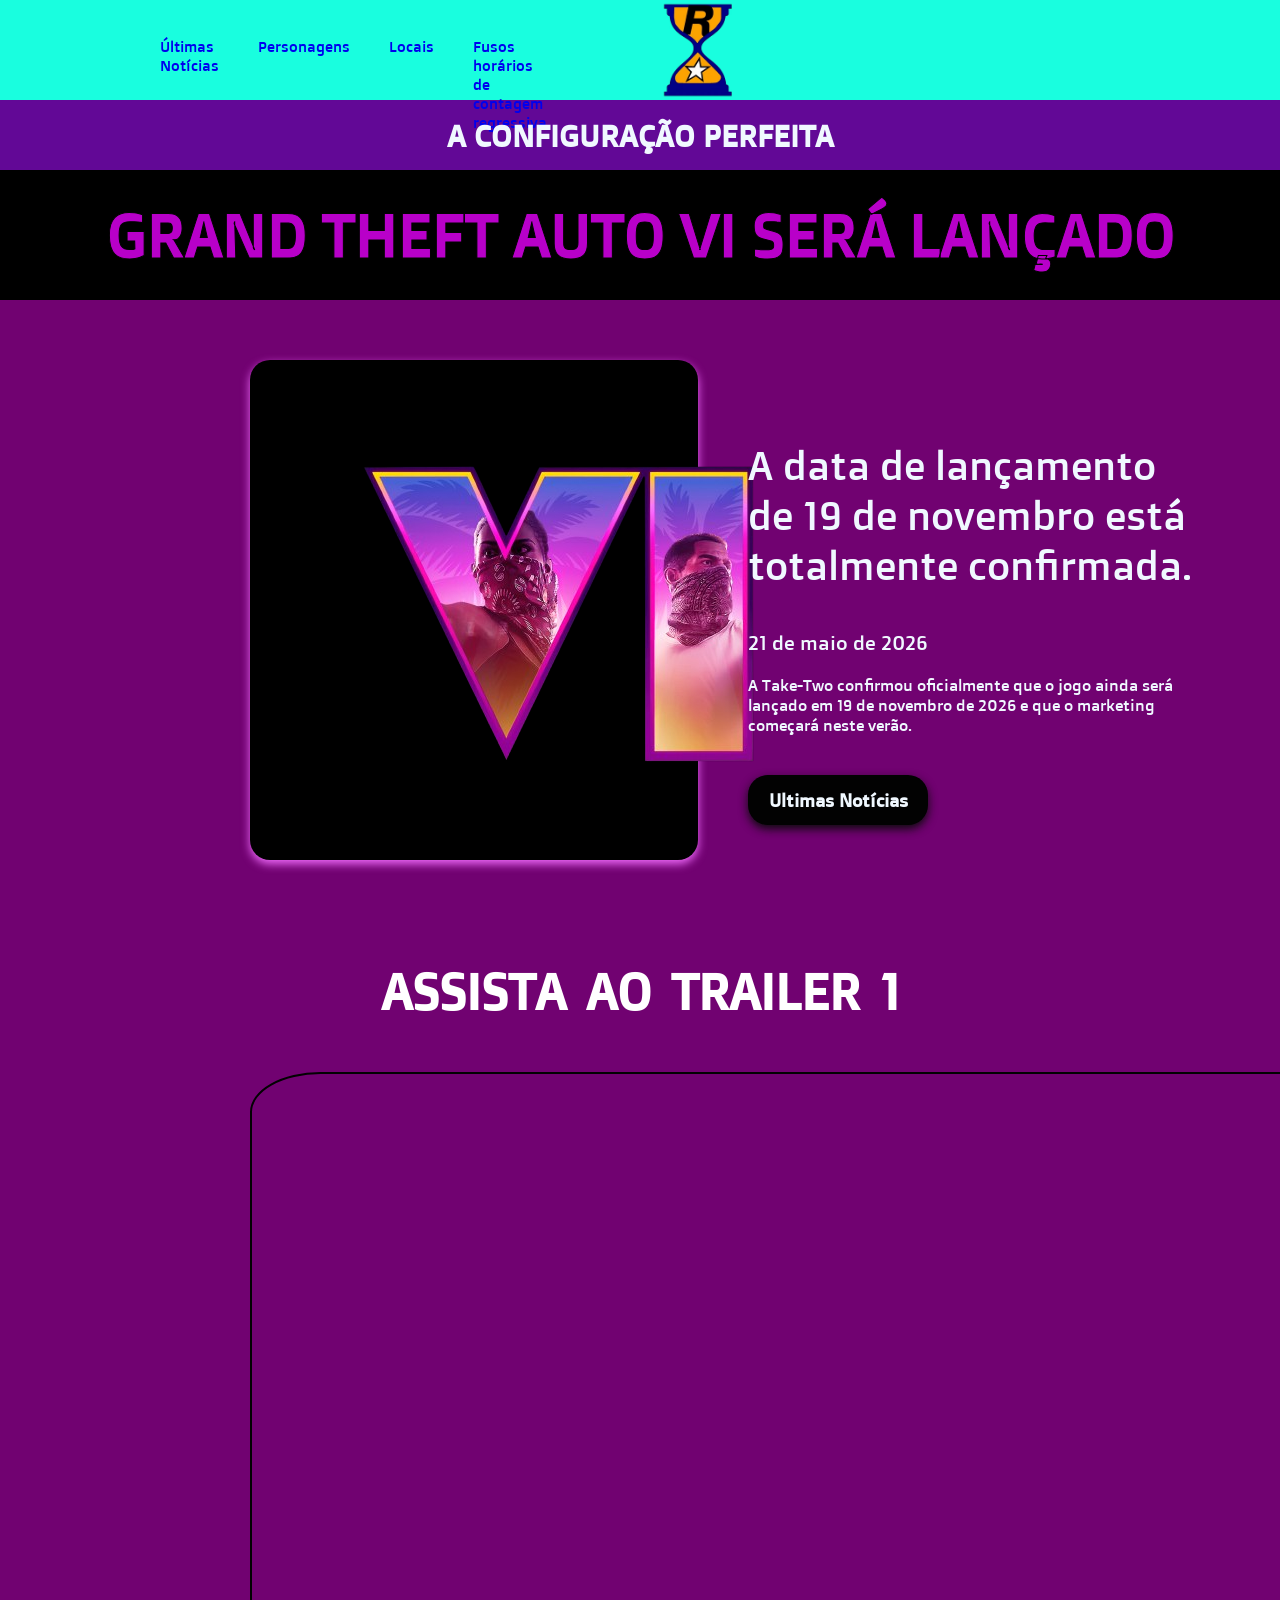
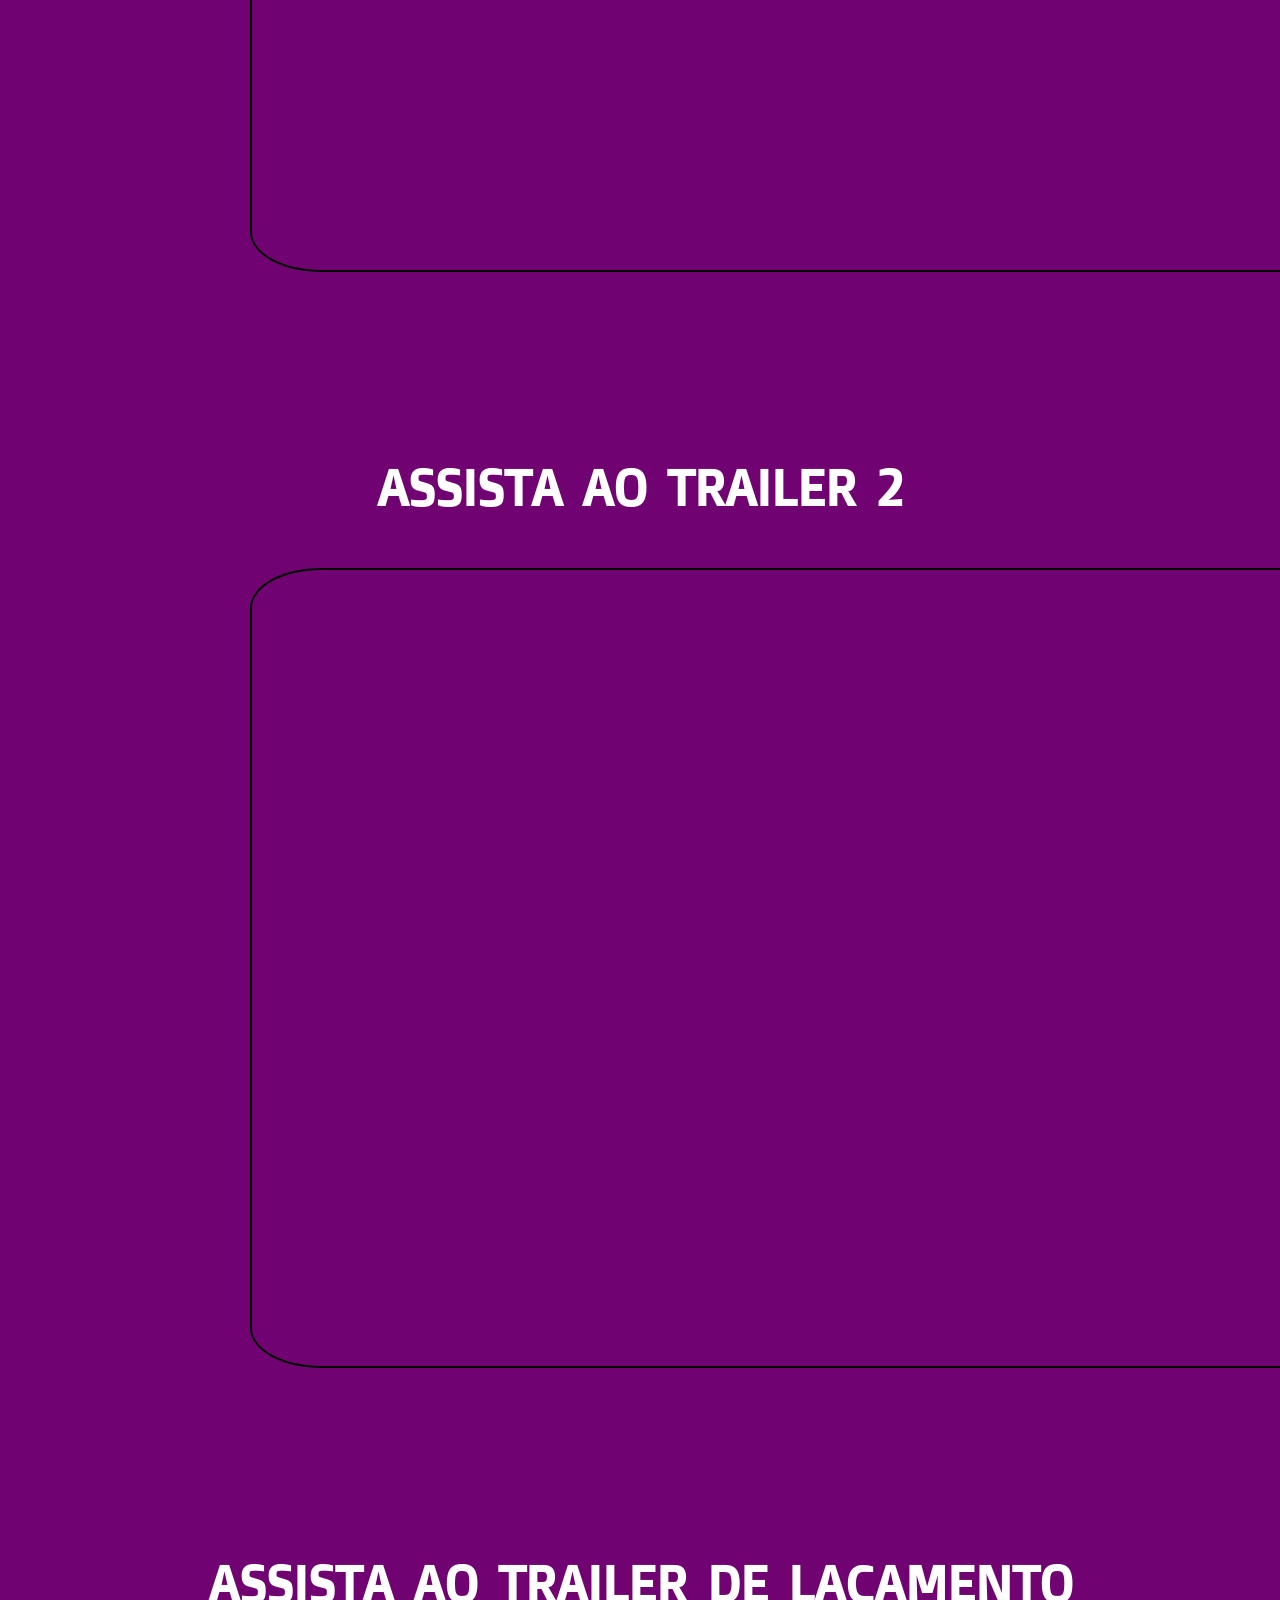
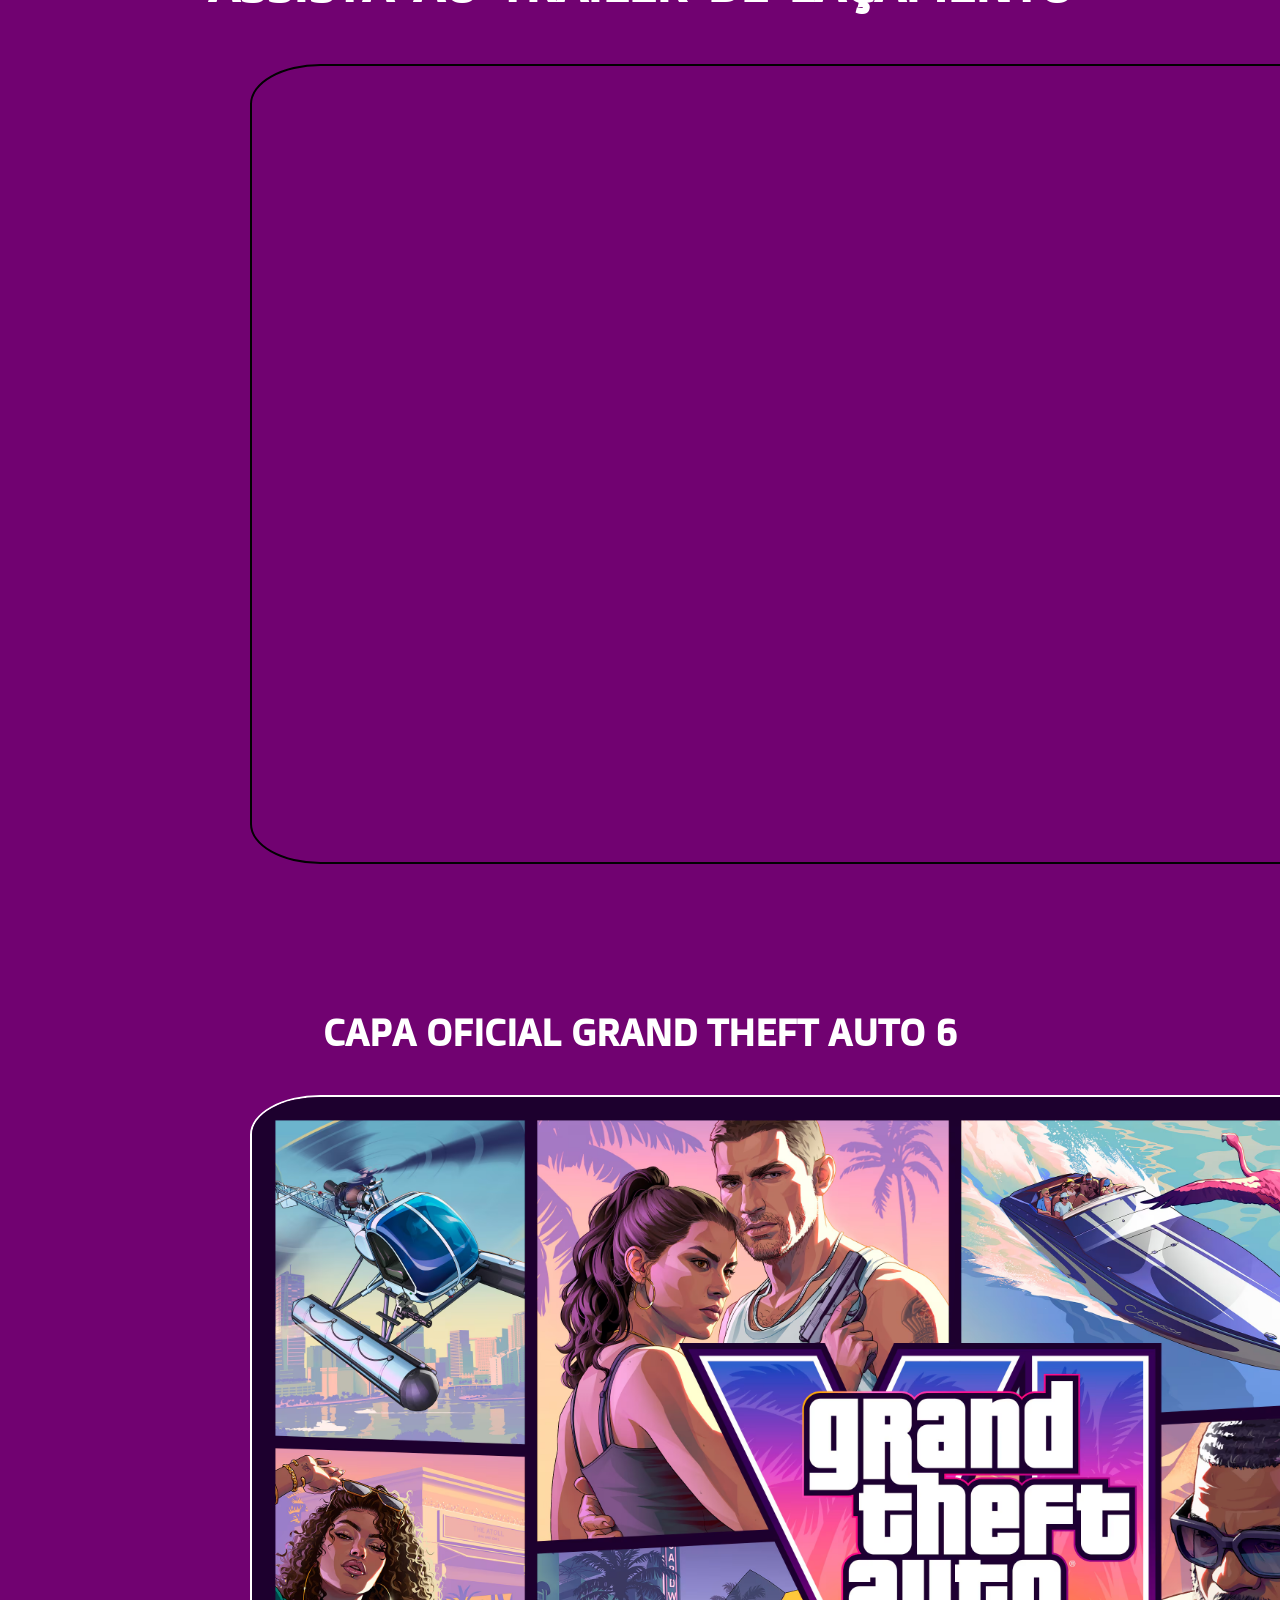
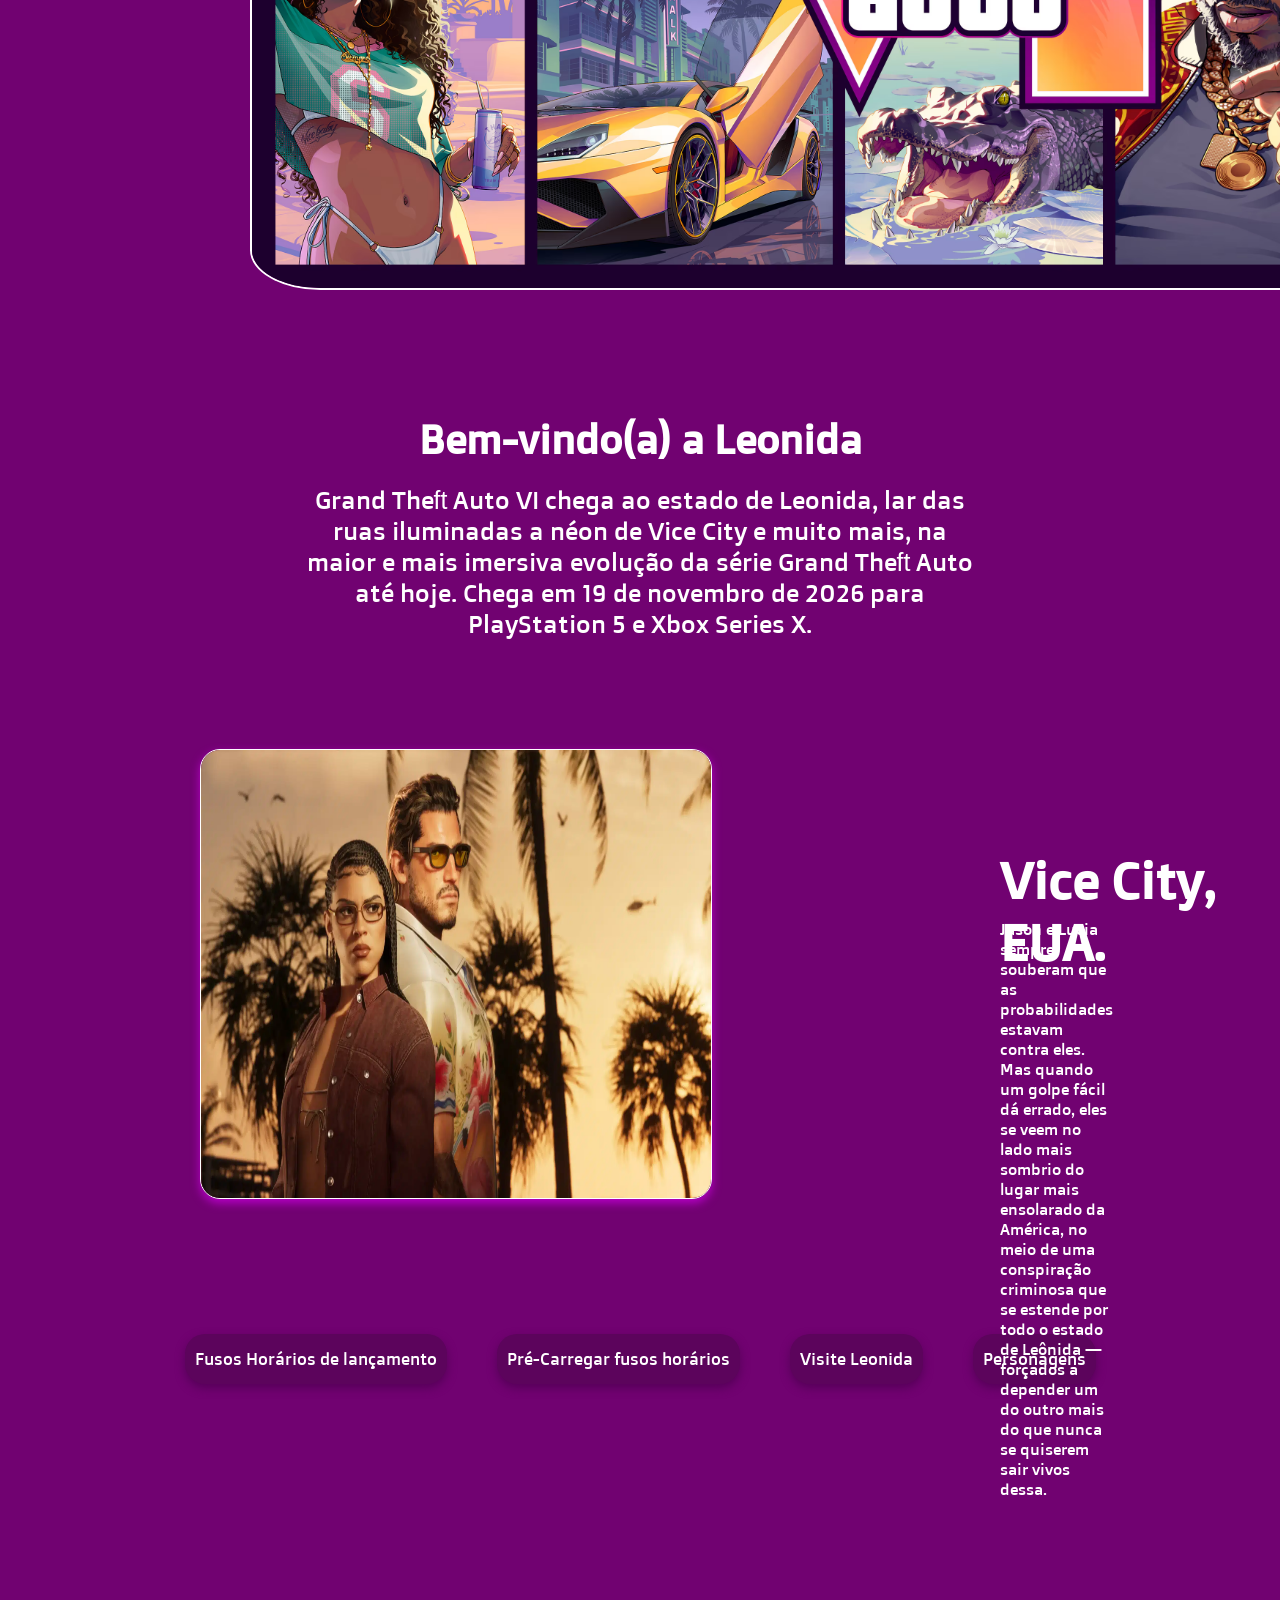
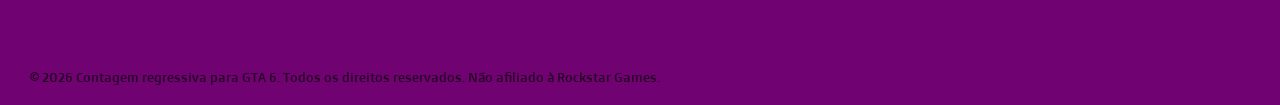
==== index.html @ 290edc4c "commit full" ====
<!DOCTYPE html>
<html lang="pt-br">

<head>
  <meta charset="UTF-8">
  <meta name="viewport" content="width=device-width, initial-scale=1.0">
  <link rel="stylesheet" href="/style.css">
  <link rel="shortcut icon" href="/assets/icons8-rockstar-games-64.png" type="image/x-icon">
  <link href="https://fonts.googleapis.com/css2?family=Doppio+One&display=swap" rel="stylesheet">
  <title> A Configuração Perfeita </title>
</head>

<body>
  <header>
    <div class="div1">
      <p>
        <a class="link1"
          href="https://www.tudocelular.com/curiosidade/noticias/n265628/gta-6-rockstar-remove-logo-xbox-trailer.html#google_vignette"
          target="_blank">Últimas Notícias</a></p>

      <p><a class="link1" href="personagens.html" target="_blank">Personagens</a></p>

      <p><a class="link1" href="https://www.gtabase.com/pt/gta-6/mapa/?feature=city-town" target="_blank">Locais</a></p>

      <p><a class="link1" href="https://viceplay.com.br/gta-6-countdown" target="_blank">Fusos horários de contagem
          regressiva</a></p>
    </div>

    <img id="img1" src="/assets/c7e04adf053de3ffce20be3e81ffeef4_b18bca5b578d.avif" alt="TimeGT6">

    <div class="div2">

      <a href="https://www.instagram.com/gtacommunity/" target="_blank"> <img id="img2" src="/assets/video.png"
          alt="Instagram"></a>

      <a href="https://x.com/GTAVI_Countdown" target="_blank"> <img id="img3" src="/assets/icons8-twitterx-30.png"
          alt="X"></a>

    </div>
  </header>

  <nav>
    <h2 id="h22"> A CONFIGURAÇÃO PERFEITA </h2>
  </nav>

  <div class="div3">
    <h2 id="h2"> GRAND THEFT AUTO VI SERÁ LANÇADO </h2>
  </div>

  <div class="div4">
    <div class="div4-5">

      <img id="gta6" src="/assets/gta-6-character-art-2048x2048-14039-removebg-preview.png" alt="Gta6">

    </div>

    <div class="div5">
      <p id="p1"> A data de lançamento de 19 de novembro está totalmente confirmada.
      </p>
      <br>
      <br>
      <p id="p2">21 de maio de 2026</p>
      <br>
      <p id="p3"> A Take-Two confirmou oficialmente que o jogo ainda será lançado em 19 de novembro de 2026 e que o
        marketing começará neste verão.</p>
      <br>
      <br>

      <a href="https://www.rockstargames.com/br/newswire" target="_blank"> <button class="botao1"> <strong>Ultimas
            Notícias </strong> </button> </a>

    </div>

  </div>
  <br>
  <br>
  <br>

  <h1 id="h1"> ASSISTA AO TRAILER 1 </h1>

  <iframe id="trailer1" width="1410" height="800" src="https://www.youtube.com/embed/QdBZY2fkU-0?si=15aZzbBPp_Htr5CF"
    title="YouTube video player" frameborder="0"
    allow="accelerometer; autoplay; clipboard-write; encrypted-media; gyroscope; picture-in-picture; web-share"
    referrerpolicy="strict-origin-when-cross-origin" allowfullscreen>

  </iframe>

  <h1 id="h12"> ASSISTA AO TRAILER 2 </h1>

  <iframe id="trailer2" width="1410" height="800" src="https://www.youtube.com/embed/cv041_93_0Q?si=jeVFWbOqAR_ab2Jl"
    title="YouTube video player" frameborder="0"
    allow="accelerometer; autoplay; clipboard-write; encrypted-media; gyroscope; picture-in-picture; web-share"
    referrerpolicy="strict-origin-when-cross-origin" allowfullscreen>

  </iframe>

  <h1 id="h13"> ASSISTA AO TRAILER DE LAÇAMENTO </h1>

  <iframe id="trailer3" width="1410" height="800" src="https://www.youtube.com/embed/Qqzj-j4qk0E?si=k2gZhBAdRPpwYKA-"
    title="YouTube video player" frameborder="0"
    allow="accelerometer; autoplay; clipboard-write; encrypted-media; gyroscope; picture-in-picture; web-share"
    referrerpolicy="strict-origin-when-cross-origin" allowfullscreen></iframe>

    <br>
    <br>
    <br>
    <br>
    <br>
    <br>
    <br>
    <br>
    


    <h2 class="capa" > CAPA OFICIAL GRAND THEFT AUTO 6  </h2>

    <br>
    <br>
    

    <img class="cao" src="/assets/4a35c9a8490c69fe89af0f52d4ac0249b230b4fdb12e8469.avif" alt="">

    <br>
    <br>
    <br>
    <br>
    <br>
    <br>
    <br>

    <h2 class="leonida"> Bem-vindo(a) a Leonida </h2>

    <br>

    <p class="vi">Grand Theft Auto VI chega ao estado de Leonida, lar das ruas iluminadas a néon de Vice City e muito mais, na maior e mais imersiva evolução da série Grand Theft Auto até hoje. Chega em 19 de novembro de 2026 para PlayStation 5 e Xbox Series X. </p>

    <br>
    <br>
    <br>
    

    <div class="final">

      <img class="finalimg" src="/assets/GTA6UltimateEdition-scaled.webp" alt=" Lucia and Jason">

      <h2 class="finalh"> Vice City, EUA.</h2>

      <p class="finalp">
        Jason e Lucia sempre souberam que as probabilidades estavam contra eles. Mas quando um golpe fácil dá errado, eles se veem no lado mais sombrio do lugar mais ensolarado da América, no meio de uma conspiração criminosa que se estende por todo o estado de Leônida — forçados a depender um do outro mais do que nunca se quiserem sair vivos dessa.

      </p>

    </div>

    <br>
    <br>
    <br> 
    <br>
    <br>
    <br>



    <div class="acabamento">

      <a href="https://vicountdown.com/en-brl/pages/timezones" target="_blank"> <button> Fusos Horários de lançamento </button></a> 
      <a href=https://vicountdown.com/en-brl/pages/preloadtimezones" target="_blank"> <button> Pré-Carregar fusos horários </button></a> 
      <a href="/visitleonida.html" target="_blank"> <button> Visite Leonida  </button></a> 
      <a href="/personagens.html" target="_blank"> <button> Personagens  </button></a> 
    </div>

    <br>
    <br>
    <br>
    <br>
    <br>
    <br>
    <br>
<div class="ulti">
  
        <a href="https://www.instagram.com/gtacommunity/" target="_blank"> <img id="imgu" src="/assets/video.png"
          alt="Instagram"></a>

        <a href="https://x.com/GTAVI_Countdown" target="_blank"> <img id="imgul" src="/assets/icons8-twitterx-30.png"
          alt="X"></a>
     </div>

  <div class="ultima">

       <p class="finalpg1">© 2026 Contagem regressiva para GTA 6. Todos os direitos reservados. Não afiliado à Rockstar Games.</p>
     
  </div>

  
 

    <br>
    

</body>

</html>
---- style.css ----
* {
    margin: 0;
    padding: 0;
    box-sizing: border-box;
    font-family: "Doppio One", sans-serif;
}

body {
    background-color: #710271;
}

header {
    width: 100%;
    height: 100px;
    background-color: rgb(25, 254, 223);
    display: flex;

}

.div1 {
    display: flex;
    gap: 39px;
    font-size: 15px;
    width: 35%;
    height: 18px;
    background-color: rgba(0, 255, 255, 0);
    margin-left: 160px;
    margin-top: 37px;
}

.link1 {
    text-decoration: none;
}

.link1:hover {
    opacity: 0.5;
}

.link1:visited {
    color: #020202;
}

#img1 {
    display: flex;
    height: 140px;
    align-self: center;
    margin-left: 80px;

}

.div2 {
    width: 5%;
    height: 50px;
    background-color: rgba(0, 0, 255, 0);
    margin-left: 600px;
    margin-top: 40px;
    display: flex;
}

#img2 {
    height: 25px;
    
}

#img2:hover {
    opacity: 0.5;
}

#img3 {
    height: 25px;
    margin-left: 25px;
}

#img3:hover {
    opacity: 0.5;
}

nav {
    width: 100%;
    height: 70px;
    background-color: rgb(98, 8, 150);
    color: aliceblue;
    display: flex;
    align-items: center;
    justify-content: center;
}


#h22 {
    font-size: 30px;
    
}

#h2 {
    width: 100%;
    height: 130px;
    background-color: black;
    color: #b800c9;
    display: flex;
    align-items: center;
    justify-content: center;
    font-size: 60px;
    -webkit-text-stroke:  1px #020202;
}


.div4 {

    display: flex;

}

.div4-5 {
    width: 35%;
    height: 500px;
    background-color: rgb(0, 0, 0);
    display: flex;
    margin-left: 250px;
    margin-top: 60px;
    border-radius: 20px;
    box-shadow: 0px 4px 10px #ee69fa;
}

#gta6 {
    margin-left: 65px;
}
    


.div5 {
    width: 35%;
    height: 500px;
    background-color: rgba(67, 67, 67, 0);
    border-radius: 20px;
    margin-top: 60px;
    margin-left: 50px;
}

#p1 {
    color: aliceblue;
    font-size: 40px;
    margin-top: 80px;
}

#p2 {
    color: aliceblue;
    font-size: 20px;
}

#p3 {
    color: aliceblue;
}

.botao1 {
    width: 180px;
    height: 50px;
    border-radius: 20px;
    font-size: 18px;
    background-color: #020202;
    color: aliceblue;
    border: none;
    cursor: pointer;
    box-shadow: 0px 4px 10px #0c0c0c;
}

.botao1:hover {
    opacity: 0.6;
}

#h1 {
    color: #fff;
    display: flex;
    justify-content: center;
    font-size: 50px;
    word-spacing: 7px;
    margin-top: 40px;
    
}

#trailer1 {
    margin-left: 250px;
    margin-top: 50px;
    border-radius: 5%;
    border: solid 2px #020202;
}

#h12 {
    color: #fff;
    display: flex;
    justify-content: center;
    font-size: 50px;
    word-spacing: 7px;
    margin-top: 180px;
}

#trailer2 {
    margin-top: 50px;
    margin-left: 250px;
    border-radius: 5%;
    border: solid 2px #020202;
}

#h13 {
    color: #fff;
    display: flex;
    justify-content: center;
    font-size: 50px;
    word-spacing: 7px;
    margin-top: 180px;
}

#trailer3 {
    margin-top: 50px;
    margin-left: 250px;
    border-radius: 5%;
    border: solid 2px #020202;

}

.capa {
    font-size: 38px;
    color: #fff;
    display: flex;
    justify-content: center;
}

.cao {
    width: 1410px;
    height: 800;
    border-radius: 5%;
    border: solid 2px #fff;
    margin-left: 250px;
}

.leonida {
    font-size: 40px;
    color: #fff;
    display: flex;
    justify-content: center;
}

.vi {
    font-size: 25px;
    color: #fff;
    display: flex;
    justify-content: center;
    margin-left: 300px;
    padding-right: 300px;
    text-align: center;
}

.final {
    width: 100%;
    height: 500px;
    background-color: #02020200;
    display: flex;
}

.finalimg {
    width: 40%;
    height: 450px;
    border-radius: 20px;
    margin-top: 50px;
    position: absolute;
    margin-left: 200px;
    border: solid 1px #fff;
    box-shadow: 0px 4px 10px #b800c9;
    
}

.finalh {
   color: #fff;
   margin-left: 1000px;
   position: absolute;
   font-size: 50px;
   margin-top: 150px;

}

.finalp {
   color: rgb(255, 255, 255);
   margin-top: 220px;
   text-align:left;
   margin-left: 1000px;
   padding-right: 270px;
   position: absolute;
}

.acabamento {
    width: 100%;
    height: 80px;
    background-color: #02020200;
    display: flex;
    gap: 50px;
    justify-content: center;
    align-items: center;
    
}

button{

    height: 50px;
    border-radius: 20px;
    font-size: 17px;
    border: none;
    padding-right: 10px;
    padding-left: 10px;
    background-color: #5c045c;
    color: #fff;
    cursor: pointer;
    box-shadow: 0px 4px 10px #560059;
}

button:hover{
    opacity: 0.6;
}

.ultima {
    display: flex;
}

.finalpg1 {
    color: #050505b4;
    margin-left: 30px;
    font-size: 13px;
}

.ulti {
    width: 10%;
    height: 80px;
    background-color: #ffffff00;
    display: flex;
    margin-left: 1700px;
    margin-top: 50px;
    gap: 20px;
    
    
   
}

#imgu {
    height: 25px;
    cursor: pointer;
}

#imgul {
    height: 27px;
    cursor: pointer;
}

#imgu:hover{
    opacity: 0.2 ;
}

#imgul:hover{
    opacity: 0.2;
}
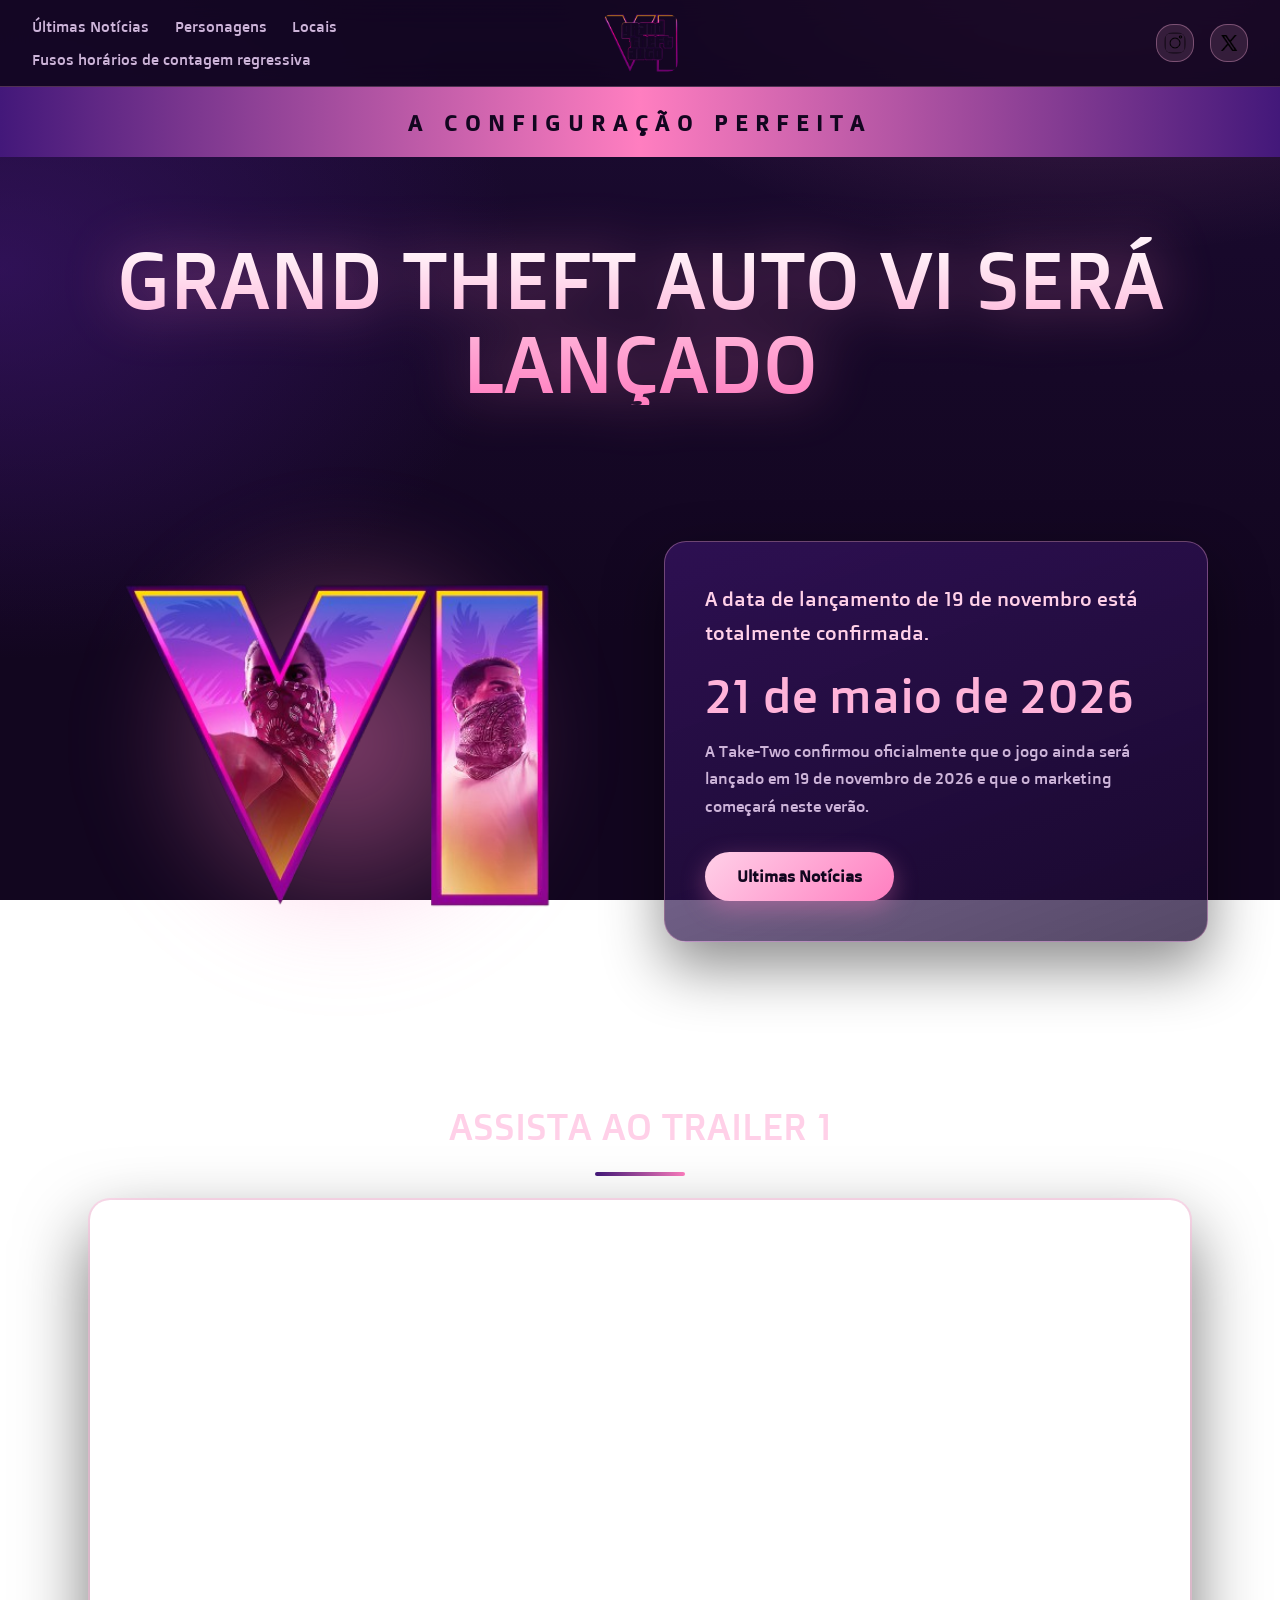
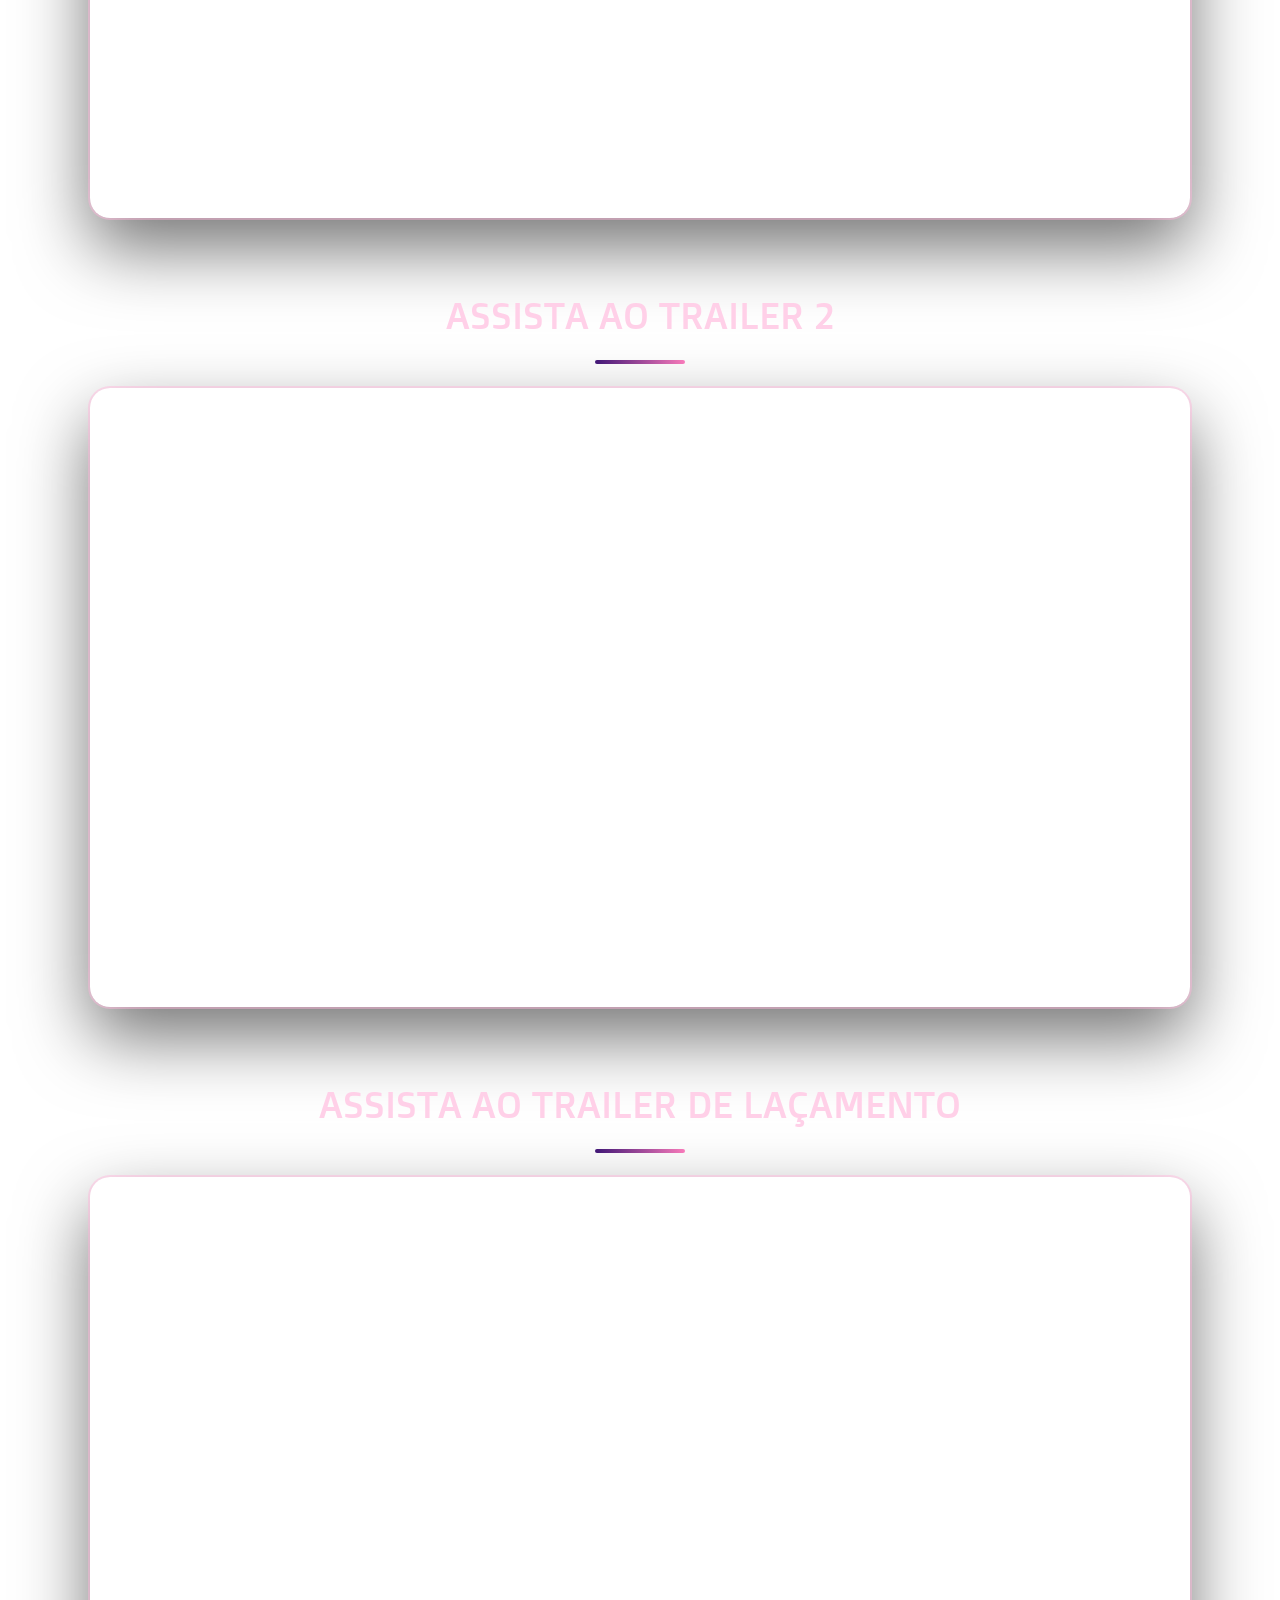
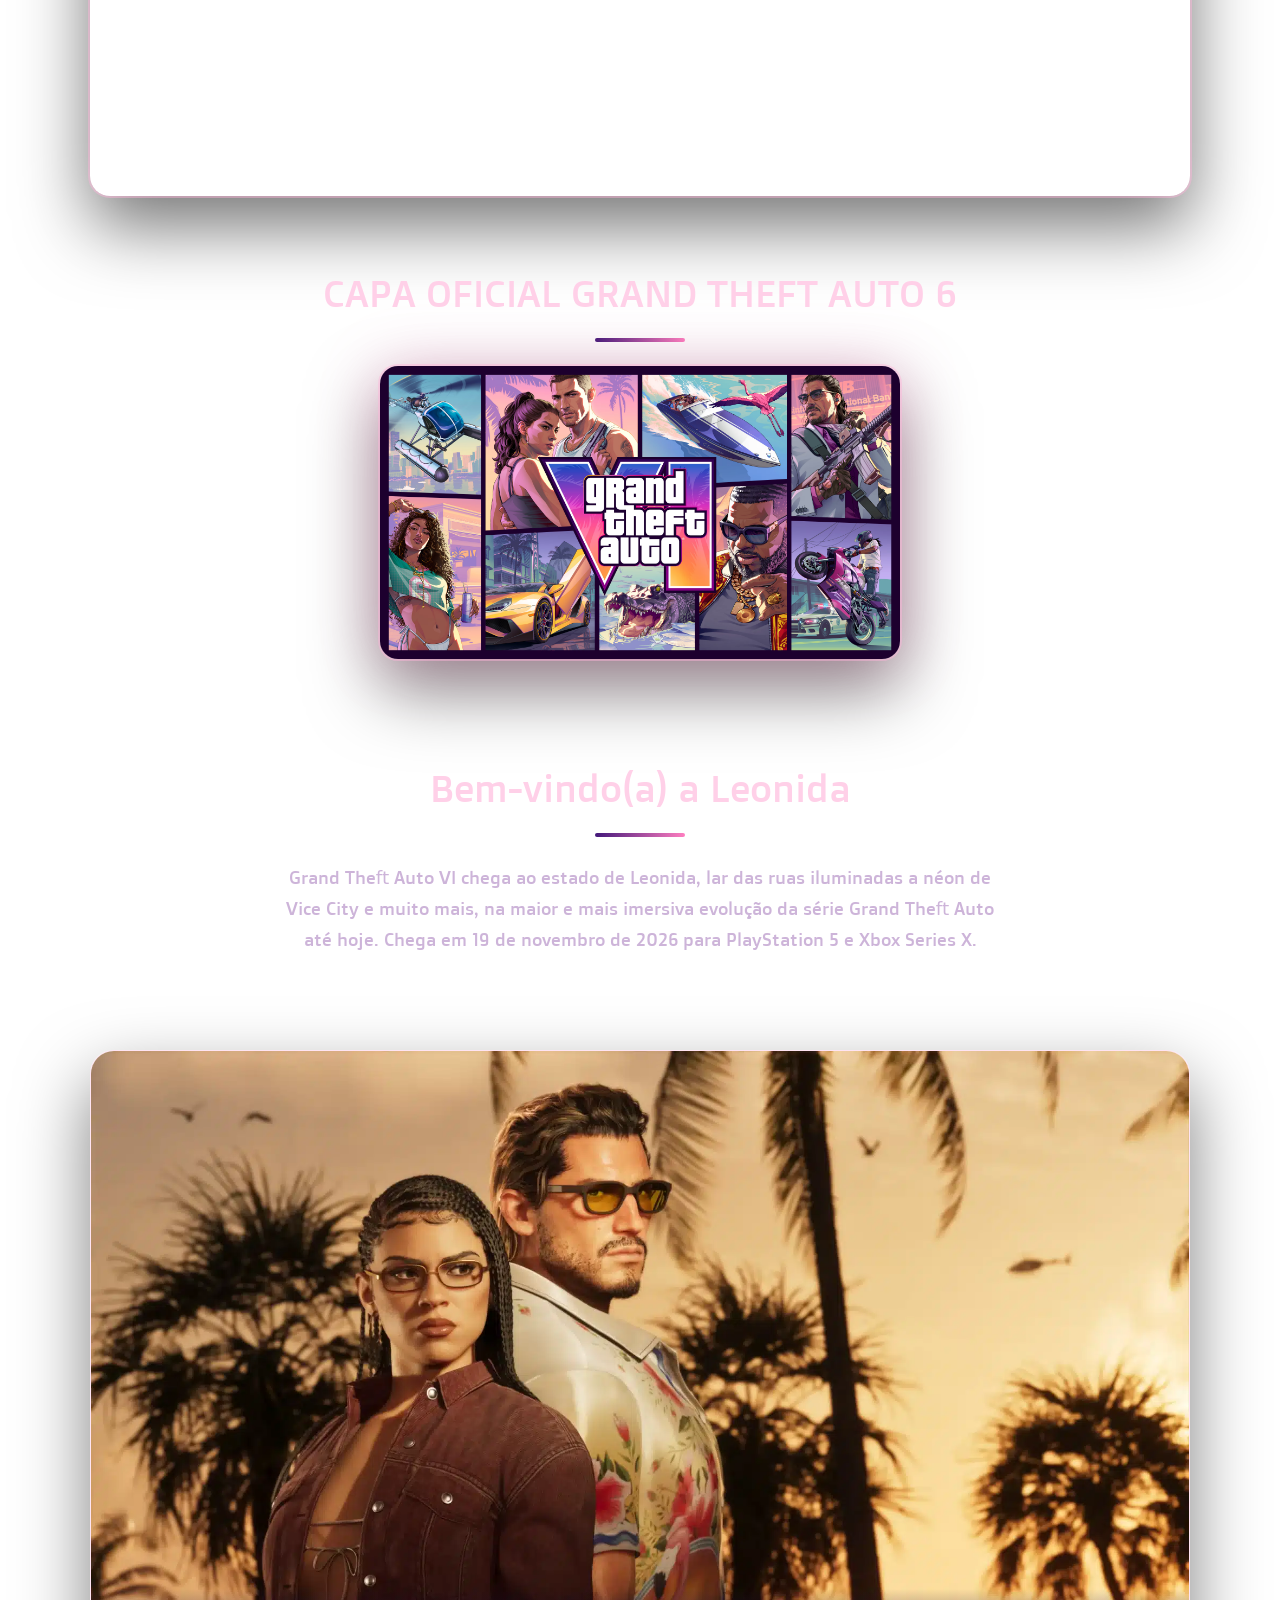
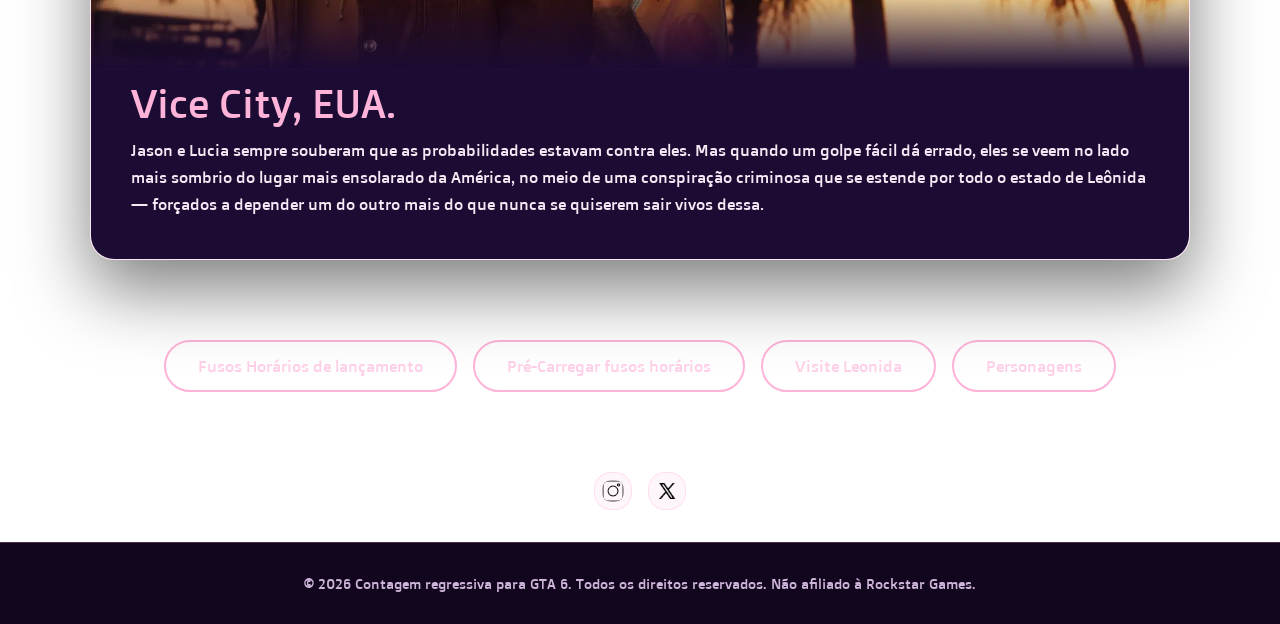
==== commit 649695a9: "commit full" ====
--- a/index.html
+++ b/index.html
@@ -26,7 +26,7 @@
           regressiva</a></p>
     </div>
 
-    <img id="img1" src="/assets/c7e04adf053de3ffce20be3e81ffeef4_b18bca5b578d.avif" alt="TimeGT6">
+    <img id="img1" src="/assets/Gta_6_logo_-_no_palms.png" alt="TimeGT6">
 
     <div class="div2">
 
@@ -118,7 +118,7 @@
     <br>
     
 
-    <img class="cao" src="/assets/4a35c9a8490c69fe89af0f52d4ac0249b230b4fdb12e8469.avif" alt="">
+    <img class="cao" src="/assets/4a35c9a8490c69fe89af0f52d4ac0249b230b4fdb12e8469.avif" alt="GtaV">
 
     <br>
     <br>
--- a/style.css
+++ b/style.css
@@ -1,360 +1,414 @@
+:root {
+    --roxo-900: #12061f;
+    --roxo-800: #1c0b33;
+    --roxo-700: #2b1150;
+    --roxo-600: #43187a;
+    --rosa-300: #ffb3d9;
+    --rosa-200: #ffd0e8;
+    --rosa-100: #fff0f8;
+    --rosa-500: #ff7ec0;
+    --texto: #f6e9f5;
+    --texto-suave: #cdb4d9;
+    --fonte: "Doppio One", "Segoe UI", system-ui, sans-serif;
+}
+
 * {
+    box-sizing: border-box;
     margin: 0;
     padding: 0;
-    box-sizing: border-box;
-    font-family: "Doppio One", sans-serif;
+}
+
+html {
+    scroll-behavior: smooth;
+}
+
+br {
+    display: none;
 }
 
 body {
-    background-color: #710271;
-}
-
+    font-family: var(--fonte);
+    color: var(--texto);
+    line-height: 1.7;
+    min-height: 100vh;
+    background:
+        radial-gradient(900px 500px at 85% -5%, rgba(255, 126, 192, .22), transparent 60%),
+        radial-gradient(800px 600px at 0% 30%, rgba(67, 24, 122, .55), transparent 65%),
+        linear-gradient(180deg, var(--roxo-800), var(--roxo-900) 70%);
+    background-attachment: fixed;
+}
+
+a {
+    color: inherit;
+    text-decoration: none;
+}
+
+img {
+    max-width: 100%;
+    display: block;
+}
+
+:focus-visible {
+    outline: 3px solid var(--rosa-300);
+    outline-offset: 3px;
+    border-radius: 6px;
+}
+
+/* ===== Cabeçalho ===== */
 header {
-    width: 100%;
-    height: 100px;
-    background-color: rgb(25, 254, 223);
-    display: flex;
-
+    position: sticky;
+    top: 0;
+    z-index: 50;
+    display: grid;
+    grid-template-columns: 1fr auto 1fr;
+    align-items: center;
+    gap: 1rem;
+    padding: .8rem 2rem;
+    background: rgba(18, 6, 31, .82);
+    backdrop-filter: blur(14px);
+    border-bottom: 1px solid rgba(255, 179, 217, .25);
 }
 
 .div1 {
     display: flex;
-    gap: 39px;
-    font-size: 15px;
-    width: 35%;
-    height: 18px;
-    background-color: rgba(0, 255, 255, 0);
-    margin-left: 160px;
-    margin-top: 37px;
+    flex-wrap: wrap;
+    gap: .4rem 1.6rem;
 }
 
 .link1 {
-    text-decoration: none;
+    font-size: .95rem;
+    color: var(--texto-suave);
+    padding: .25rem 0;
+    border-bottom: 2px solid transparent;
+    transition: color .2s, border-color .2s;
 }
 
 .link1:hover {
-    opacity: 0.5;
-}
-
-.link1:visited {
-    color: #020202;
+    color: var(--rosa-300);
+    border-color: var(--rosa-500);
 }
 
 #img1 {
+    height: 58px;
+    width: auto;
+    border-radius: 10px;
+}
+
+.div2 {
     display: flex;
-    height: 140px;
-    align-self: center;
-    margin-left: 80px;
-
-}
-
-.div2 {
-    width: 5%;
-    height: 50px;
-    background-color: rgba(0, 0, 255, 0);
-    margin-left: 600px;
-    margin-top: 40px;
+    justify-content: flex-end;
+    gap: 1rem;
+}
+
+#img2,
+#img3,
+#imgu,
+#imgul {
+    width: 38px;
+    height: 38px;
+    object-fit: contain;
+    padding: 7px;
+    background: rgba(255, 179, 217, .12);
+    border: 1px solid rgba(255, 179, 217, .35);
+    border-radius: 45%;
+    transition: background .2s, transform .2s;
+}
+
+#img2:hover,
+#img3:hover,
+#imgu:hover,
+#imgul:hover {
+    background: var(--rosa-300);
+    transform: translateY(-2px);
+}
+
+/* ===== Faixa de título ===== */
+nav {
+    text-align: center;
+    padding: 1rem;
+    background: linear-gradient(90deg, var(--roxo-600), var(--rosa-500), var(--roxo-600));
+}
+
+#h22 {
+    font-size: clamp(1rem, 2.2vw, 1.4rem);
+    letter-spacing: .35em;
+    color: var(--roxo-900);
+}
+
+/* ===== Título principal (o momento marcante) ===== */
+.div3 {
+    text-align: center;
+    padding: 5rem 1.5rem 2rem;
+}
+
+#h2 {
+    font-size: clamp(2rem, 6.5vw, 5rem);
+    line-height: 1.05;
+    font-weight: 400;
+    background: linear-gradient(180deg, var(--rosa-100) 10%, var(--rosa-300) 55%, var(--rosa-500));
+    -webkit-background-clip: text;
+    background-clip: text;
+    color: transparent;
+    filter: drop-shadow(0 0 28px rgba(255, 126, 192, .45));
+}
+
+/* ===== Bloco de data ===== */
+.div4 {
+    display: grid;
+    grid-template-columns: 1fr 1fr;
+    align-items: center;
+    gap: 3rem;
+    max-width: 1200px;
+    margin: 2rem auto 5rem;
+    padding: 0 2rem;
+}
+
+.div4-5 {
+    position: relative;
+}
+
+.div4-5::before {
+    content: "";
+    position: absolute;
+    inset: 8% 8%;
+    background: radial-gradient(circle, rgba(255, 126, 192, .5), transparent 68%);
+    filter: blur(40px);
+}
+
+#gta6 {
+    position: relative;
+    width: 100%;
+    max-height: 640px;
+    object-fit: contain;
+}
+
+.div5 {
+    padding: 2.5rem;
+    border-radius: 22px;
+    background: linear-gradient(160deg, rgba(67, 24, 122, .55), rgba(28, 11, 51, .75));
+    border: 1px solid rgba(255, 179, 217, .35);
+    box-shadow: 0 25px 60px rgba(0, 0, 0, .45);
+}
+
+#p1 {
+    font-size: 1.25rem;
+    color: var(--rosa-200);
+    margin-bottom: 1.2rem;
+}
+
+#p2 {
+    font-size: clamp(2rem, 4vw, 3rem);
+    color: var(--rosa-300);
+    line-height: 1.1;
+    margin-bottom: 1rem;
+}
+
+#p3 {
+    color: var(--texto-suave);
+    margin-bottom: 2rem;
+}
+
+.botao1,
+.acabamento button {
+    font-family: var(--fonte);
+    font-size: 1rem;
+    cursor: pointer;
+    padding: .9rem 2rem;
+    border-radius: 999px;
+    border: none;
+    color: var(--roxo-900);
+    background: linear-gradient(135deg, var(--rosa-200), var(--rosa-500));
+    box-shadow: 0 8px 24px rgba(255, 126, 192, .35);
+    transition: transform .2s, box-shadow .2s;
+}
+
+.botao1:hover,
+.acabamento button:hover {
+    transform: translateY(-3px);
+    box-shadow: 0 14px 32px rgba(255, 126, 192, .55);
+}
+
+/* ===== Trailers ===== */
+#h1,
+#h12,
+#h13,
+.capa,
+.leonida {
+    text-align: center;
+    font-weight: 400;
+    color: var(--rosa-200);
+    font-size: clamp(1.5rem, 3.5vw, 2.4rem);
+    margin: 4rem 1rem 1.5rem;
+}
+
+#h1::after,
+#h12::after,
+#h13::after,
+.capa::after,
+.leonida::after {
+    content: "";
+    display: block;
+    width: 90px;
+    height: 4px;
+    margin: .8rem auto 0;
+    border-radius: 4px;
+    background: linear-gradient(90deg, var(--roxo-600), var(--rosa-500));
+}
+
+#trailer1,
+#trailer2,
+#trailer3 {
+    display: block;
+    width: min(1100px, calc(100% - 3rem));
+    height: auto;
+    aspect-ratio: 16 / 9;
+    margin: 0 auto;
+    border: 0;
+    border-radius: 20px;
+    box-shadow: 0 0 0 2px rgba(255, 179, 217, .45), 0 30px 70px rgba(0, 0, 0, .55);
+}
+
+/* ===== Capa ===== */
+.cao {
+    width: min(520px, calc(100% - 3rem));
+    margin: 0 auto;
+    border-radius: 18px;
+    box-shadow: 0 0 0 2px rgba(255, 179, 217, .45), 0 0 60px rgba(255, 126, 192, .3), 0 30px 70px rgba(0, 0, 0, .5);
+}
+
+/* ===== Leonida ===== */
+.leonida {
+    margin-top: 6rem;
+}
+
+.vi {
+    max-width: 760px;
+    margin: 0 auto;
+    padding: 0 1.5rem;
+    text-align: center;
+    font-size: 1.15rem;
+    color: var(--texto-suave);
+}
+
+/* ===== Jason e Lucia ===== */
+.final {
+    position: relative;
+    max-width: 1100px;
+    margin: 6rem auto 0;
+    overflow: hidden;
+    border-radius: 24px;
+    border: 1px solid rgba(255, 179, 217, .35);
+    box-shadow: 0 30px 70px rgba(0, 0, 0, .5);
+}
+
+.finalimg {
+    width: 100%;
+    max-height: 620px;
+    object-fit: cover;
+}
+
+.finalh,
+.finalp {
+    position: relative;
+    padding: 0 2.5rem;
+}
+
+.finalh {
+    margin-top: -5rem;
+    padding-top: 5rem;
+    font-size: clamp(1.6rem, 3.5vw, 2.5rem);
+    font-weight: 400;
+    color: var(--rosa-300);
+    background: linear-gradient(180deg, transparent, var(--roxo-800) 55%);
+}
+
+.finalp {
+    padding-bottom: 2.5rem;
+    color: var(--texto);
+    background: var(--roxo-800);
+    max-width: none;
+}
+
+/* ===== Botões finais ===== */
+.acabamento {
     display: flex;
-}
-
-#img2 {
-    height: 25px;
-    
-}
-
-#img2:hover {
-    opacity: 0.5;
-}
-
-#img3 {
-    height: 25px;
-    margin-left: 25px;
-}
-
-#img3:hover {
-    opacity: 0.5;
-}
-
-nav {
-    width: 100%;
-    height: 70px;
-    background-color: rgb(98, 8, 150);
-    color: aliceblue;
-    display: flex;
-    align-items: center;
+    flex-wrap: wrap;
     justify-content: center;
-}
-
-
-#h22 {
-    font-size: 30px;
-    
-}
-
-#h2 {
-    width: 100%;
-    height: 130px;
-    background-color: black;
-    color: #b800c9;
-    display: flex;
-    align-items: center;
-    justify-content: center;
-    font-size: 60px;
-    -webkit-text-stroke:  1px #020202;
-}
-
-
-.div4 {
-
-    display: flex;
-
-}
-
-.div4-5 {
-    width: 35%;
-    height: 500px;
-    background-color: rgb(0, 0, 0);
-    display: flex;
-    margin-left: 250px;
-    margin-top: 60px;
-    border-radius: 20px;
-    box-shadow: 0px 4px 10px #ee69fa;
-}
-
-#gta6 {
-    margin-left: 65px;
-}
-    
-
-
-.div5 {
-    width: 35%;
-    height: 500px;
-    background-color: rgba(67, 67, 67, 0);
-    border-radius: 20px;
-    margin-top: 60px;
-    margin-left: 50px;
-}
-
-#p1 {
-    color: aliceblue;
-    font-size: 40px;
-    margin-top: 80px;
-}
-
-#p2 {
-    color: aliceblue;
-    font-size: 20px;
-}
-
-#p3 {
-    color: aliceblue;
-}
-
-.botao1 {
-    width: 180px;
-    height: 50px;
-    border-radius: 20px;
-    font-size: 18px;
-    background-color: #020202;
-    color: aliceblue;
-    border: none;
-    cursor: pointer;
-    box-shadow: 0px 4px 10px #0c0c0c;
-}
-
-.botao1:hover {
-    opacity: 0.6;
-}
-
-#h1 {
-    color: #fff;
+    gap: 1rem;
+    margin: 5rem auto 0;
+    padding: 0 1.5rem;
+}
+
+.acabamento button {
+    background: transparent;
+    color: var(--rosa-200);
+    border: 2px solid var(--rosa-300);
+    box-shadow: none;
+}
+
+.acabamento button:hover {
+    background: var(--rosa-300);
+    color: var(--roxo-900);
+}
+
+/* ===== Rodapé ===== */
+.ulti {
     display: flex;
     justify-content: center;
-    font-size: 50px;
-    word-spacing: 7px;
-    margin-top: 40px;
-    
-}
-
-#trailer1 {
-    margin-left: 250px;
-    margin-top: 50px;
-    border-radius: 5%;
-    border: solid 2px #020202;
-}
-
-#h12 {
-    color: #fff;
-    display: flex;
-    justify-content: center;
-    font-size: 50px;
-    word-spacing: 7px;
-    margin-top: 180px;
-}
-
-#trailer2 {
-    margin-top: 50px;
-    margin-left: 250px;
-    border-radius: 5%;
-    border: solid 2px #020202;
-}
-
-#h13 {
-    color: #fff;
-    display: flex;
-    justify-content: center;
-    font-size: 50px;
-    word-spacing: 7px;
-    margin-top: 180px;
-}
-
-#trailer3 {
-    margin-top: 50px;
-    margin-left: 250px;
-    border-radius: 5%;
-    border: solid 2px #020202;
-
-}
-
-.capa {
-    font-size: 38px;
-    color: #fff;
-    display: flex;
-    justify-content: center;
-}
-
-.cao {
-    width: 1410px;
-    height: 800;
-    border-radius: 5%;
-    border: solid 2px #fff;
-    margin-left: 250px;
-}
-
-.leonida {
-    font-size: 40px;
-    color: #fff;
-    display: flex;
-    justify-content: center;
-}
-
-.vi {
-    font-size: 25px;
-    color: #fff;
-    display: flex;
-    justify-content: center;
-    margin-left: 300px;
-    padding-right: 300px;
+    gap: 1rem;
+    margin-top: 5rem;
+}
+
+.ultima {
+    margin-top: 2rem;
+    padding: 1.8rem 1rem;
     text-align: center;
-}
-
-.final {
-    width: 100%;
-    height: 500px;
-    background-color: #02020200;
-    display: flex;
-}
-
-.finalimg {
-    width: 40%;
-    height: 450px;
-    border-radius: 20px;
-    margin-top: 50px;
-    position: absolute;
-    margin-left: 200px;
-    border: solid 1px #fff;
-    box-shadow: 0px 4px 10px #b800c9;
-    
-}
-
-.finalh {
-   color: #fff;
-   margin-left: 1000px;
-   position: absolute;
-   font-size: 50px;
-   margin-top: 150px;
-
-}
-
-.finalp {
-   color: rgb(255, 255, 255);
-   margin-top: 220px;
-   text-align:left;
-   margin-left: 1000px;
-   padding-right: 270px;
-   position: absolute;
-}
-
-.acabamento {
-    width: 100%;
-    height: 80px;
-    background-color: #02020200;
-    display: flex;
-    gap: 50px;
-    justify-content: center;
-    align-items: center;
-    
-}
-
-button{
-
-    height: 50px;
-    border-radius: 20px;
-    font-size: 17px;
-    border: none;
-    padding-right: 10px;
-    padding-left: 10px;
-    background-color: #5c045c;
-    color: #fff;
-    cursor: pointer;
-    box-shadow: 0px 4px 10px #560059;
-}
-
-button:hover{
-    opacity: 0.6;
-}
-
-.ultima {
-    display: flex;
+    background: var(--roxo-900);
+    border-top: 1px solid rgba(255, 179, 217, .25);
 }
 
 .finalpg1 {
-    color: #050505b4;
-    margin-left: 30px;
-    font-size: 13px;
-}
-
-.ulti {
-    width: 10%;
-    height: 80px;
-    background-color: #ffffff00;
-    display: flex;
-    margin-left: 1700px;
-    margin-top: 50px;
-    gap: 20px;
-    
-    
-   
-}
-
-#imgu {
-    height: 25px;
-    cursor: pointer;
-}
-
-#imgul {
-    height: 27px;
-    cursor: pointer;
-}
-
-#imgu:hover{
-    opacity: 0.2 ;
-}
-
-#imgul:hover{
-    opacity: 0.2;
-}
-
-
-
+    font-size: .85rem;
+    color: var(--texto-suave);
+}
+
+/* ===== Responsivo ===== */
+@media (max-width: 900px) {
+    header {
+        grid-template-columns: 1fr;
+        justify-items: center;
+        text-align: center;
+        padding: .8rem 1rem;
+        position: static;
+       
+    }
+
+    .div1,
+    .div2 {
+        justify-content: center;
+    }
+
+    .div4 {
+        grid-template-columns: 1fr;
+        gap: 2rem;
+        padding: 0 1.2rem;
+    }
+
+    .div5 {
+        padding: 1.8rem;
+    }
+
+    .div3 {
+        padding-top: 3rem;
+    }
+}
+
+@media (prefers-reduced-motion: reduce) {
+    html {
+        scroll-behavior: auto;
+    }
+
+    * {
+        transition: none !important;
+    }
+}
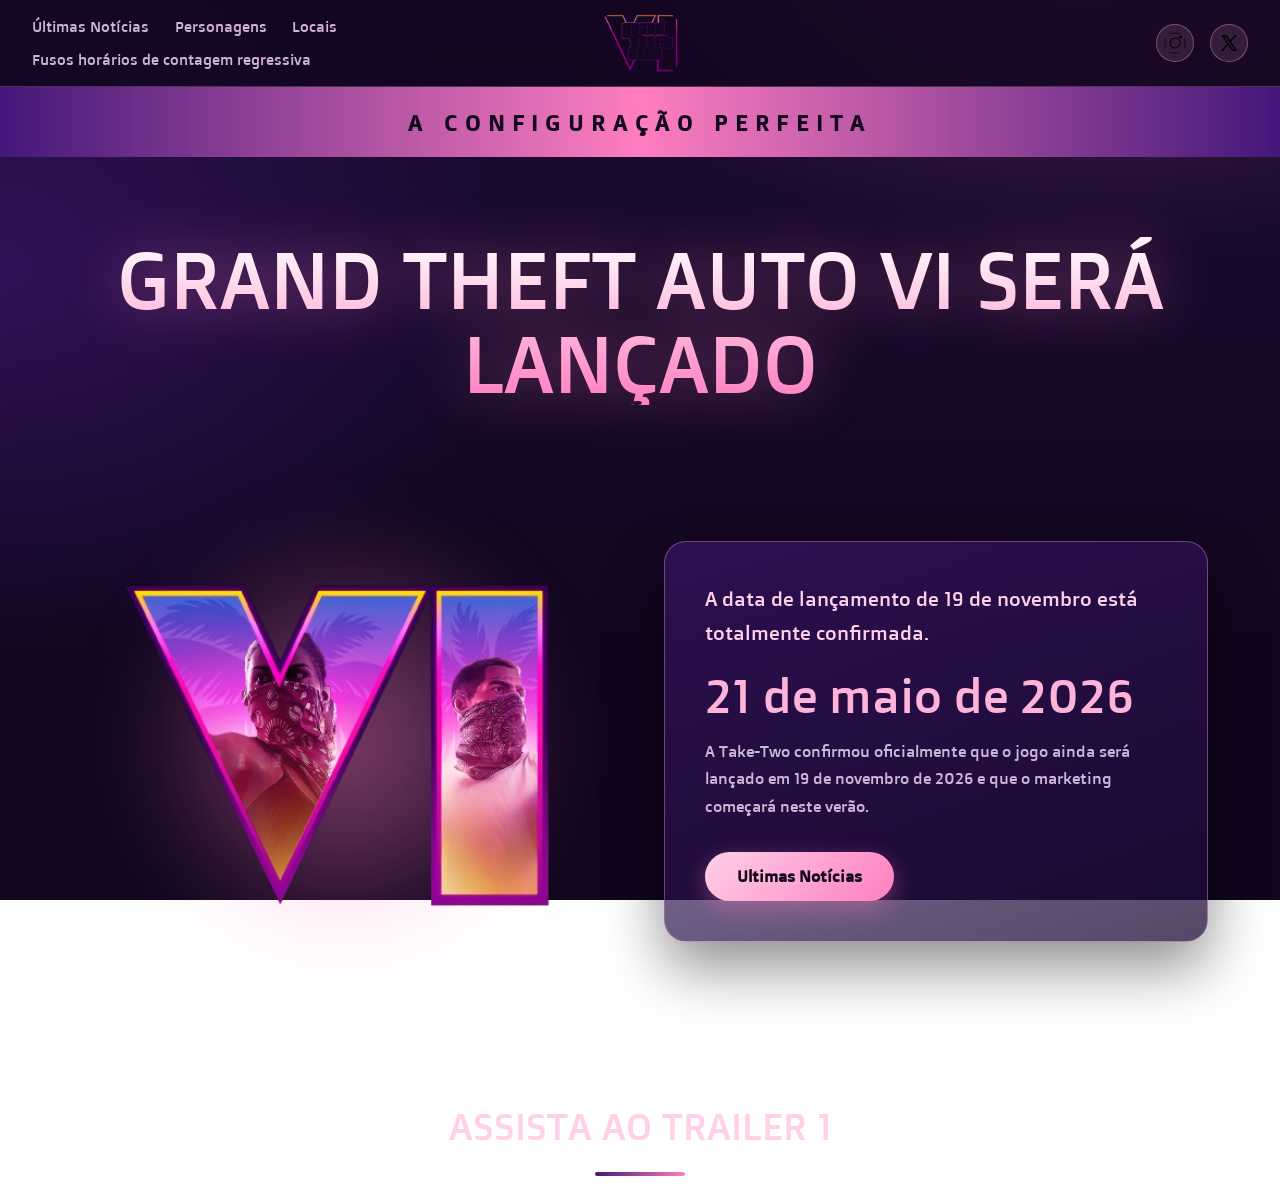
==== commit 3015ddfd: "commit full" ====
--- a/index.html
+++ b/index.html
@@ -1,4 +1,4 @@
-<!DOCTYPE html>
+    <!DOCTYPE html>
 <html lang="pt-br">
 
 <head>
@@ -77,126 +77,3 @@
   <br>
 
   <h1 id="h1"> ASSISTA AO TRAILER 1 </h1>
-
-  <iframe id="trailer1" width="1410" height="800" src="https://www.youtube.com/embed/QdBZY2fkU-0?si=15aZzbBPp_Htr5CF"
-    title="YouTube video player" frameborder="0"
-    allow="accelerometer; autoplay; clipboard-write; encrypted-media; gyroscope; picture-in-picture; web-share"
-    referrerpolicy="strict-origin-when-cross-origin" allowfullscreen>
-
-  </iframe>
-
-  <h1 id="h12"> ASSISTA AO TRAILER 2 </h1>
-
-  <iframe id="trailer2" width="1410" height="800" src="https://www.youtube.com/embed/cv041_93_0Q?si=jeVFWbOqAR_ab2Jl"
-    title="YouTube video player" frameborder="0"
-    allow="accelerometer; autoplay; clipboard-write; encrypted-media; gyroscope; picture-in-picture; web-share"
-    referrerpolicy="strict-origin-when-cross-origin" allowfullscreen>
-
-  </iframe>
-
-  <h1 id="h13"> ASSISTA AO TRAILER DE LAÇAMENTO </h1>
-
-  <iframe id="trailer3" width="1410" height="800" src="https://www.youtube.com/embed/Qqzj-j4qk0E?si=k2gZhBAdRPpwYKA-"
-    title="YouTube video player" frameborder="0"
-    allow="accelerometer; autoplay; clipboard-write; encrypted-media; gyroscope; picture-in-picture; web-share"
-    referrerpolicy="strict-origin-when-cross-origin" allowfullscreen></iframe>
-
-    <br>
-    <br>
-    <br>
-    <br>
-    <br>
-    <br>
-    <br>
-    <br>
-    
-
-
-    <h2 class="capa" > CAPA OFICIAL GRAND THEFT AUTO 6  </h2>
-
-    <br>
-    <br>
-    
-
-    <img class="cao" src="/assets/4a35c9a8490c69fe89af0f52d4ac0249b230b4fdb12e8469.avif" alt="GtaV">
-
-    <br>
-    <br>
-    <br>
-    <br>
-    <br>
-    <br>
-    <br>
-
-    <h2 class="leonida"> Bem-vindo(a) a Leonida </h2>
-
-    <br>
-
-    <p class="vi">Grand Theft Auto VI chega ao estado de Leonida, lar das ruas iluminadas a néon de Vice City e muito mais, na maior e mais imersiva evolução da série Grand Theft Auto até hoje. Chega em 19 de novembro de 2026 para PlayStation 5 e Xbox Series X. </p>
-
-    <br>
-    <br>
-    <br>
-    
-
-    <div class="final">
-
-      <img class="finalimg" src="/assets/GTA6UltimateEdition-scaled.webp" alt=" Lucia and Jason">
-
-      <h2 class="finalh"> Vice City, EUA.</h2>
-
-      <p class="finalp">
-        Jason e Lucia sempre souberam que as probabilidades estavam contra eles. Mas quando um golpe fácil dá errado, eles se veem no lado mais sombrio do lugar mais ensolarado da América, no meio de uma conspiração criminosa que se estende por todo o estado de Leônida — forçados a depender um do outro mais do que nunca se quiserem sair vivos dessa.
-
-      </p>
-
-    </div>
-
-    <br>
-    <br>
-    <br> 
-    <br>
-    <br>
-    <br>
-
-
-
-    <div class="acabamento">
-
-      <a href="https://vicountdown.com/en-brl/pages/timezones" target="_blank"> <button> Fusos Horários de lançamento </button></a> 
-      <a href=https://vicountdown.com/en-brl/pages/preloadtimezones" target="_blank"> <button> Pré-Carregar fusos horários </button></a> 
-      <a href="/visitleonida.html" target="_blank"> <button> Visite Leonida  </button></a> 
-      <a href="/personagens.html" target="_blank"> <button> Personagens  </button></a> 
-    </div>
-
-    <br>
-    <br>
-    <br>
-    <br>
-    <br>
-    <br>
-    <br>
-<div class="ulti">
-  
-        <a href="https://www.instagram.com/gtacommunity/" target="_blank"> <img id="imgu" src="/assets/video.png"
-          alt="Instagram"></a>
-
-        <a href="https://x.com/GTAVI_Countdown" target="_blank"> <img id="imgul" src="/assets/icons8-twitterx-30.png"
-          alt="X"></a>
-     </div>
-
-  <div class="ultima">
-
-       <p class="finalpg1">© 2026 Contagem regressiva para GTA 6. Todos os direitos reservados. Não afiliado à Rockstar Games.</p>
-     
-  </div>
-
-  
- 
-
-    <br>
-    
-
-</body>
-
-</html>
--- a/style.css
+++ b/style.css
@@ -1,414 +1,183 @@
 :root {
-    --roxo-900: #12061f;
-    --roxo-800: #1c0b33;
-    --roxo-700: #2b1150;
-    --roxo-600: #43187a;
-    --rosa-300: #ffb3d9;
-    --rosa-200: #ffd0e8;
-    --rosa-100: #fff0f8;
-    --rosa-500: #ff7ec0;
-    --texto: #f6e9f5;
-    --texto-suave: #cdb4d9;
-    --fonte: "Doppio One", "Segoe UI", system-ui, sans-serif;
+  --roxo-900: #12061f;
+  --roxo-800: #1c0b33;
+  --roxo-700: #2b1150;
+  --roxo-600: #43187a;
+  --rosa-300: #ffb3d9;
+  --rosa-200: #ffd0e8;
+  --rosa-100: #fff0f8;
+  --rosa-500: #ff7ec0;
+  --texto: #f6e9f5;
+  --texto-suave: #cdb4d9;
+  --fonte: "Doppio One", "Segoe UI", system-ui, sans-serif;
 }
-
-* {
-    box-sizing: border-box;
-    margin: 0;
-    padding: 0;
+ 
+* { box-sizing: border-box; margin: 0; padding: 0; }
+html { scroll-behavior: smooth; }
+br { display: none; }
+ 
+body {
+  font-family: var(--fonte);
+  color: var(--texto);
+  line-height: 1.7;
+  min-height: 100vh;
+  background:
+    radial-gradient(900px 500px at 85% -5%, rgba(255, 126, 192, .22), transparent 60%),
+    radial-gradient(800px 600px at 0% 30%, rgba(67, 24, 122, .55), transparent 65%),
+    linear-gradient(180deg, var(--roxo-800), var(--roxo-900) 70%);
+  background-attachment: fixed;
 }
-
-html {
-    scroll-behavior: smooth;
-}
-
-br {
-    display: none;
-}
-
-body {
-    font-family: var(--fonte);
-    color: var(--texto);
-    line-height: 1.7;
-    min-height: 100vh;
-    background:
-        radial-gradient(900px 500px at 85% -5%, rgba(255, 126, 192, .22), transparent 60%),
-        radial-gradient(800px 600px at 0% 30%, rgba(67, 24, 122, .55), transparent 65%),
-        linear-gradient(180deg, var(--roxo-800), var(--roxo-900) 70%);
-    background-attachment: fixed;
-}
-
-a {
-    color: inherit;
-    text-decoration: none;
-}
-
-img {
-    max-width: 100%;
-    display: block;
-}
-
-:focus-visible {
-    outline: 3px solid var(--rosa-300);
-    outline-offset: 3px;
-    border-radius: 6px;
-}
-
+ 
+a { color: inherit; text-decoration: none; }
+img { max-width: 100%; display: block; }
+ 
+:focus-visible { outline: 3px solid var(--rosa-300); outline-offset: 3px; border-radius: 6px; }
+ 
 /* ===== Cabeçalho ===== */
 header {
-    position: sticky;
-    top: 0;
-    z-index: 50;
-    display: grid;
-    grid-template-columns: 1fr auto 1fr;
-    align-items: center;
-    gap: 1rem;
-    padding: .8rem 2rem;
-    background: rgba(18, 6, 31, .82);
-    backdrop-filter: blur(14px);
-    border-bottom: 1px solid rgba(255, 179, 217, .25);
+  position: sticky; top: 0; z-index: 50;
+  display: grid; grid-template-columns: 1fr auto 1fr; align-items: center;
+  gap: 1rem; padding: .8rem 2rem;
+  background: rgba(18, 6, 31, .82);
+  backdrop-filter: blur(14px);
+  border-bottom: 1px solid rgba(255, 179, 217, .25);
 }
-
-.div1 {
-    display: flex;
-    flex-wrap: wrap;
-    gap: .4rem 1.6rem;
+.div1 { display: flex; flex-wrap: wrap; gap: .4rem 1.6rem; }
+.link1 {
+  font-size: .95rem; color: var(--texto-suave);
+  padding: .25rem 0; border-bottom: 2px solid transparent;
+  transition: color .2s, border-color .2s;
 }
-
-.link1 {
-    font-size: .95rem;
-    color: var(--texto-suave);
-    padding: .25rem 0;
-    border-bottom: 2px solid transparent;
-    transition: color .2s, border-color .2s;
+.link1:hover { color: var(--rosa-300); border-color: var(--rosa-500); }
+#img1 { height: 58px; width: auto; border-radius: 10px; }
+.div2 { display: flex; justify-content: flex-end; gap: 1rem; }
+#img2, #img3, #imgu, #imgul {
+  width: 38px; height: 38px; object-fit: contain; padding: 7px;
+  background: rgba(255, 179, 217, .12);
+  border: 1px solid rgba(255, 179, 217, .35); border-radius: 50%;
+  transition: background .2s, transform .2s;
 }
-
-.link1:hover {
-    color: var(--rosa-300);
-    border-color: var(--rosa-500);
-}
-
-#img1 {
-    height: 58px;
-    width: auto;
-    border-radius: 10px;
-}
-
-.div2 {
-    display: flex;
-    justify-content: flex-end;
-    gap: 1rem;
-}
-
-#img2,
-#img3,
-#imgu,
-#imgul {
-    width: 38px;
-    height: 38px;
-    object-fit: contain;
-    padding: 7px;
-    background: rgba(255, 179, 217, .12);
-    border: 1px solid rgba(255, 179, 217, .35);
-    border-radius: 45%;
-    transition: background .2s, transform .2s;
-}
-
-#img2:hover,
-#img3:hover,
-#imgu:hover,
-#imgul:hover {
-    background: var(--rosa-300);
-    transform: translateY(-2px);
-}
-
+#img2:hover, #img3:hover, #imgu:hover, #imgul:hover { background: var(--rosa-300); transform: translateY(-2px); }
+ 
 /* ===== Faixa de título ===== */
 nav {
-    text-align: center;
-    padding: 1rem;
-    background: linear-gradient(90deg, var(--roxo-600), var(--rosa-500), var(--roxo-600));
+  text-align: center; padding: 1rem;
+  background: linear-gradient(90deg, var(--roxo-600), var(--rosa-500), var(--roxo-600));
 }
-
-#h22 {
-    font-size: clamp(1rem, 2.2vw, 1.4rem);
-    letter-spacing: .35em;
-    color: var(--roxo-900);
+#h22 { font-size: clamp(1rem, 2.2vw, 1.4rem); letter-spacing: .35em; color: var(--roxo-900); }
+ 
+/* ===== Título principal (o momento marcante) ===== */
+.div3 { text-align: center; padding: 5rem 1.5rem 2rem; }
+#h2 {
+  font-size: clamp(2rem, 6.5vw, 5rem); line-height: 1.05; font-weight: 400;
+  background: linear-gradient(180deg, var(--rosa-100) 10%, var(--rosa-300) 55%, var(--rosa-500));
+  -webkit-background-clip: text; background-clip: text; color: transparent;
+  filter: drop-shadow(0 0 28px rgba(255, 126, 192, .45));
 }
-
-/* ===== Título principal (o momento marcante) ===== */
-.div3 {
-    text-align: center;
-    padding: 5rem 1.5rem 2rem;
-}
-
-#h2 {
-    font-size: clamp(2rem, 6.5vw, 5rem);
-    line-height: 1.05;
-    font-weight: 400;
-    background: linear-gradient(180deg, var(--rosa-100) 10%, var(--rosa-300) 55%, var(--rosa-500));
-    -webkit-background-clip: text;
-    background-clip: text;
-    color: transparent;
-    filter: drop-shadow(0 0 28px rgba(255, 126, 192, .45));
-}
-
+ 
 /* ===== Bloco de data ===== */
 .div4 {
-    display: grid;
-    grid-template-columns: 1fr 1fr;
-    align-items: center;
-    gap: 3rem;
-    max-width: 1200px;
-    margin: 2rem auto 5rem;
-    padding: 0 2rem;
+  display: grid; grid-template-columns: 1fr 1fr; align-items: center; gap: 3rem;
+  max-width: 1200px; margin: 2rem auto 5rem; padding: 0 2rem;
 }
-
-.div4-5 {
-    position: relative;
+.div4-5 { position: relative; }
+.div4-5::before {
+  content: ""; position: absolute; inset: 8% 8%;
+  background: radial-gradient(circle, rgba(255, 126, 192, .5), transparent 68%);
+  filter: blur(40px);
 }
-
-.div4-5::before {
-    content: "";
-    position: absolute;
-    inset: 8% 8%;
-    background: radial-gradient(circle, rgba(255, 126, 192, .5), transparent 68%);
-    filter: blur(40px);
+#gta6 { position: relative; width: 100%; max-height: 640px; object-fit: contain; }
+ 
+.div5 {
+  padding: 2.5rem; border-radius: 22px;
+  background: linear-gradient(160deg, rgba(67, 24, 122, .55), rgba(28, 11, 51, .75));
+  border: 1px solid rgba(255, 179, 217, .35);
+  box-shadow: 0 25px 60px rgba(0, 0, 0, .45);
 }
-
-#gta6 {
-    position: relative;
-    width: 100%;
-    max-height: 640px;
-    object-fit: contain;
+#p1 { font-size: 1.25rem; color: var(--rosa-200); margin-bottom: 1.2rem; }
+#p2 { font-size: clamp(2rem, 4vw, 3rem); color: var(--rosa-300); line-height: 1.1; margin-bottom: 1rem; }
+#p3 { color: var(--texto-suave); margin-bottom: 2rem; }
+ 
+.botao1, .acabamento button {
+  font-family: var(--fonte); font-size: 1rem; cursor: pointer;
+  padding: .9rem 2rem; border-radius: 999px; border: none;
+  color: var(--roxo-900);
+  background: linear-gradient(135deg, var(--rosa-200), var(--rosa-500));
+  box-shadow: 0 8px 24px rgba(255, 126, 192, .35);
+  transition: transform .2s, box-shadow .2s;
 }
-
-.div5 {
-    padding: 2.5rem;
-    border-radius: 22px;
-    background: linear-gradient(160deg, rgba(67, 24, 122, .55), rgba(28, 11, 51, .75));
-    border: 1px solid rgba(255, 179, 217, .35);
-    box-shadow: 0 25px 60px rgba(0, 0, 0, .45);
+.botao1:hover, .acabamento button:hover { transform: translateY(-3px); box-shadow: 0 14px 32px rgba(255, 126, 192, .55); }
+ 
+/* ===== Trailers ===== */
+#h1, #h12, #h13, .capa, .leonida {
+  text-align: center; font-weight: 400; color: var(--rosa-200);
+  font-size: clamp(1.5rem, 3.5vw, 2.4rem); margin: 4rem 1rem 1.5rem;
 }
-
-#p1 {
-    font-size: 1.25rem;
-    color: var(--rosa-200);
-    margin-bottom: 1.2rem;
+#h1::after, #h12::after, #h13::after, .capa::after, .leonida::after {
+  content: ""; display: block; width: 90px; height: 4px; margin: .8rem auto 0;
+  border-radius: 4px; background: linear-gradient(90deg, var(--roxo-600), var(--rosa-500));
 }
-
-#p2 {
-    font-size: clamp(2rem, 4vw, 3rem);
-    color: var(--rosa-300);
-    line-height: 1.1;
-    margin-bottom: 1rem;
+#trailer1, #trailer2, #trailer3 {
+  display: block; width: min(1100px, calc(100% - 3rem)); height: auto; aspect-ratio: 16 / 9;
+  margin: 0 auto; border: 0; border-radius: 20px;
+  box-shadow: 0 0 0 2px rgba(255, 179, 217, .45), 0 30px 70px rgba(0, 0, 0, .55);
 }
-
-#p3 {
-    color: var(--texto-suave);
-    margin-bottom: 2rem;
-}
-
-.botao1,
-.acabamento button {
-    font-family: var(--fonte);
-    font-size: 1rem;
-    cursor: pointer;
-    padding: .9rem 2rem;
-    border-radius: 999px;
-    border: none;
-    color: var(--roxo-900);
-    background: linear-gradient(135deg, var(--rosa-200), var(--rosa-500));
-    box-shadow: 0 8px 24px rgba(255, 126, 192, .35);
-    transition: transform .2s, box-shadow .2s;
-}
-
-.botao1:hover,
-.acabamento button:hover {
-    transform: translateY(-3px);
-    box-shadow: 0 14px 32px rgba(255, 126, 192, .55);
-}
-
-/* ===== Trailers ===== */
-#h1,
-#h12,
-#h13,
-.capa,
-.leonida {
-    text-align: center;
-    font-weight: 400;
-    color: var(--rosa-200);
-    font-size: clamp(1.5rem, 3.5vw, 2.4rem);
-    margin: 4rem 1rem 1.5rem;
-}
-
-#h1::after,
-#h12::after,
-#h13::after,
-.capa::after,
-.leonida::after {
-    content: "";
-    display: block;
-    width: 90px;
-    height: 4px;
-    margin: .8rem auto 0;
-    border-radius: 4px;
-    background: linear-gradient(90deg, var(--roxo-600), var(--rosa-500));
-}
-
-#trailer1,
-#trailer2,
-#trailer3 {
-    display: block;
-    width: min(1100px, calc(100% - 3rem));
-    height: auto;
-    aspect-ratio: 16 / 9;
-    margin: 0 auto;
-    border: 0;
-    border-radius: 20px;
-    box-shadow: 0 0 0 2px rgba(255, 179, 217, .45), 0 30px 70px rgba(0, 0, 0, .55);
-}
-
+ 
 /* ===== Capa ===== */
 .cao {
-    width: min(520px, calc(100% - 3rem));
-    margin: 0 auto;
-    border-radius: 18px;
-    box-shadow: 0 0 0 2px rgba(255, 179, 217, .45), 0 0 60px rgba(255, 126, 192, .3), 0 30px 70px rgba(0, 0, 0, .5);
+  width: min(520px, calc(100% - 3rem)); margin: 0 auto; border-radius: 18px;
+  box-shadow: 0 0 0 2px rgba(255, 179, 217, .45), 0 0 60px rgba(255, 126, 192, .3), 0 30px 70px rgba(0, 0, 0, .5);
 }
-
+ 
 /* ===== Leonida ===== */
-.leonida {
-    margin-top: 6rem;
+.leonida { margin-top: 6rem; }
+.vi {
+  max-width: 760px; margin: 0 auto; padding: 0 1.5rem;
+  text-align: center; font-size: 1.15rem; color: var(--texto-suave);
 }
-
-.vi {
-    max-width: 760px;
-    margin: 0 auto;
-    padding: 0 1.5rem;
-    text-align: center;
-    font-size: 1.15rem;
-    color: var(--texto-suave);
-}
-
+ 
 /* ===== Jason e Lucia ===== */
 .final {
-    position: relative;
-    max-width: 1100px;
-    margin: 6rem auto 0;
-    overflow: hidden;
-    border-radius: 24px;
-    border: 1px solid rgba(255, 179, 217, .35);
-    box-shadow: 0 30px 70px rgba(0, 0, 0, .5);
+  position: relative; max-width: 1100px; margin: 6rem auto 0;
+  overflow: hidden; border-radius: 24px;
+  border: 1px solid rgba(255, 179, 217, .35);
+  box-shadow: 0 30px 70px rgba(0, 0, 0, .5);
 }
-
-.finalimg {
-    width: 100%;
-    max-height: 620px;
-    object-fit: cover;
+.finalimg { width: 100%; max-height: 620px; object-fit: cover; }
+.finalh, .finalp { position: relative; padding: 0 2.5rem; }
+.finalh {
+  margin-top: -5rem; padding-top: 5rem; font-size: clamp(1.6rem, 3.5vw, 2.5rem);
+  font-weight: 400; color: var(--rosa-300);
+  background: linear-gradient(180deg, transparent, var(--roxo-800) 55%);
 }
-
-.finalh,
-.finalp {
-    position: relative;
-    padding: 0 2.5rem;
-}
-
-.finalh {
-    margin-top: -5rem;
-    padding-top: 5rem;
-    font-size: clamp(1.6rem, 3.5vw, 2.5rem);
-    font-weight: 400;
-    color: var(--rosa-300);
-    background: linear-gradient(180deg, transparent, var(--roxo-800) 55%);
-}
-
-.finalp {
-    padding-bottom: 2.5rem;
-    color: var(--texto);
-    background: var(--roxo-800);
-    max-width: none;
-}
-
+.finalp { padding-bottom: 2.5rem; color: var(--texto); background: var(--roxo-800); max-width: none; }
+ 
 /* ===== Botões finais ===== */
 .acabamento {
-    display: flex;
-    flex-wrap: wrap;
-    justify-content: center;
-    gap: 1rem;
-    margin: 5rem auto 0;
-    padding: 0 1.5rem;
+  display: flex; flex-wrap: wrap; justify-content: center; gap: 1rem;
+  margin: 5rem auto 0; padding: 0 1.5rem;
 }
-
-.acabamento button {
-    background: transparent;
-    color: var(--rosa-200);
-    border: 2px solid var(--rosa-300);
-    box-shadow: none;
+.acabamento button { background: transparent; color: var(--rosa-200); border: 2px solid var(--rosa-300); box-shadow: none; }
+.acabamento button:hover { background: var(--rosa-300); color: var(--roxo-900); }
+ 
+/* ===== Rodapé ===== */
+.ulti { display: flex; justify-content: center; gap: 1rem; margin-top: 5rem; }
+.ultima {
+  margin-top: 2rem; padding: 1.8rem 1rem; text-align: center;
+  background: var(--roxo-900); border-top: 1px solid rgba(255, 179, 217, .25);
 }
-
-.acabamento button:hover {
-    background: var(--rosa-300);
-    color: var(--roxo-900);
-}
-
-/* ===== Rodapé ===== */
-.ulti {
-    display: flex;
-    justify-content: center;
-    gap: 1rem;
-    margin-top: 5rem;
-}
-
-.ultima {
-    margin-top: 2rem;
-    padding: 1.8rem 1rem;
-    text-align: center;
-    background: var(--roxo-900);
-    border-top: 1px solid rgba(255, 179, 217, .25);
-}
-
-.finalpg1 {
-    font-size: .85rem;
-    color: var(--texto-suave);
-}
-
+.finalpg1 { font-size: .85rem; color: var(--texto-suave); }
+ 
 /* ===== Responsivo ===== */
 @media (max-width: 900px) {
-    header {
-        grid-template-columns: 1fr;
-        justify-items: center;
-        text-align: center;
-        padding: .8rem 1rem;
-        position: static;
-       
-    }
-
-    .div1,
-    .div2 {
-        justify-content: center;
-    }
-
-    .div4 {
-        grid-template-columns: 1fr;
-        gap: 2rem;
-        padding: 0 1.2rem;
-    }
-
-    .div5 {
-        padding: 1.8rem;
-    }
-
-    .div3 {
-        padding-top: 3rem;
-    }
+  header { grid-template-columns: 1fr; justify-items: center; text-align: center; padding: .8rem 1rem; position: static; }
+  .div1, .div2 { justify-content: center; }
+  .div4 { grid-template-columns: 1fr; gap: 2rem; padding: 0 1.2rem; }
+  .div5 { padding: 1.8rem; }
+  .div3 { padding-top: 3rem; }
 }
-
+ 
 @media (prefers-reduced-motion: reduce) {
-    html {
-        scroll-behavior: auto;
-    }
-
-    * {
-        transition: none !important;
-    }
+  html { scroll-behavior: auto; }
+  * { transition: none !important; }
 }
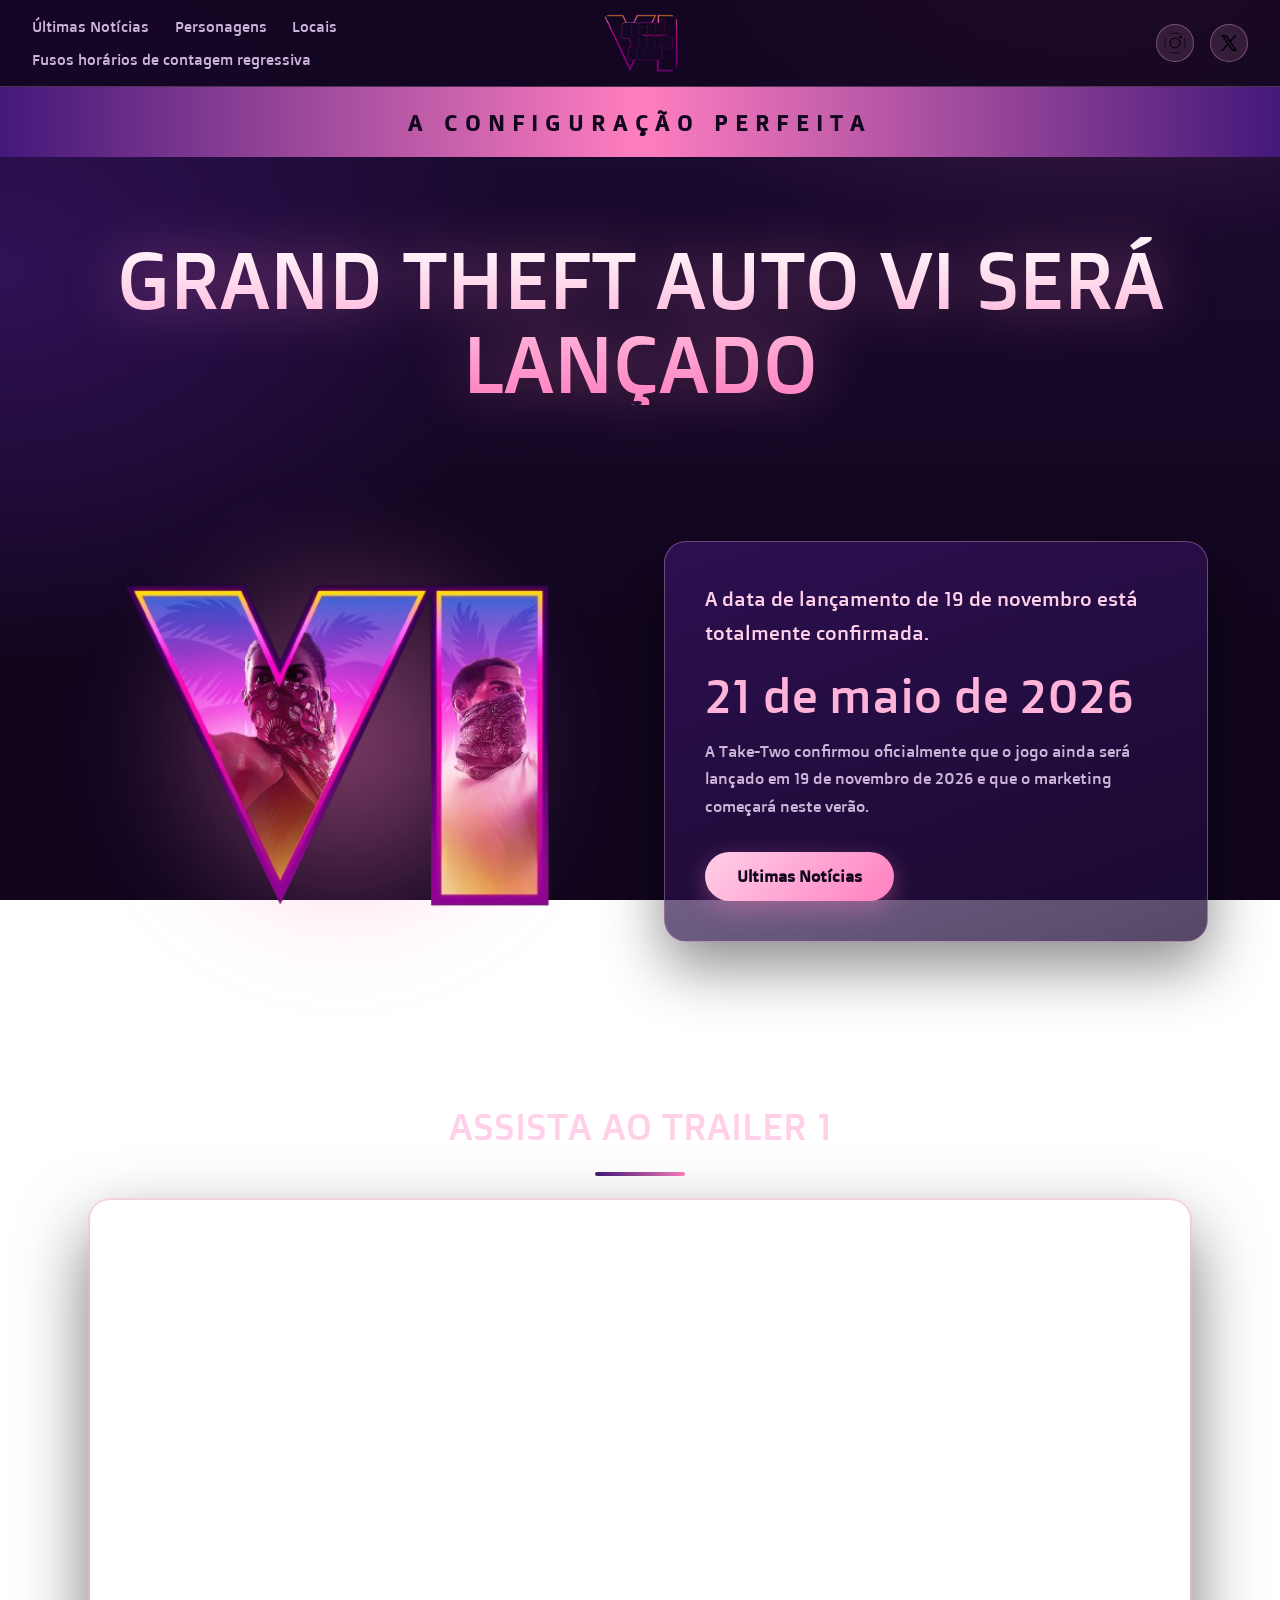
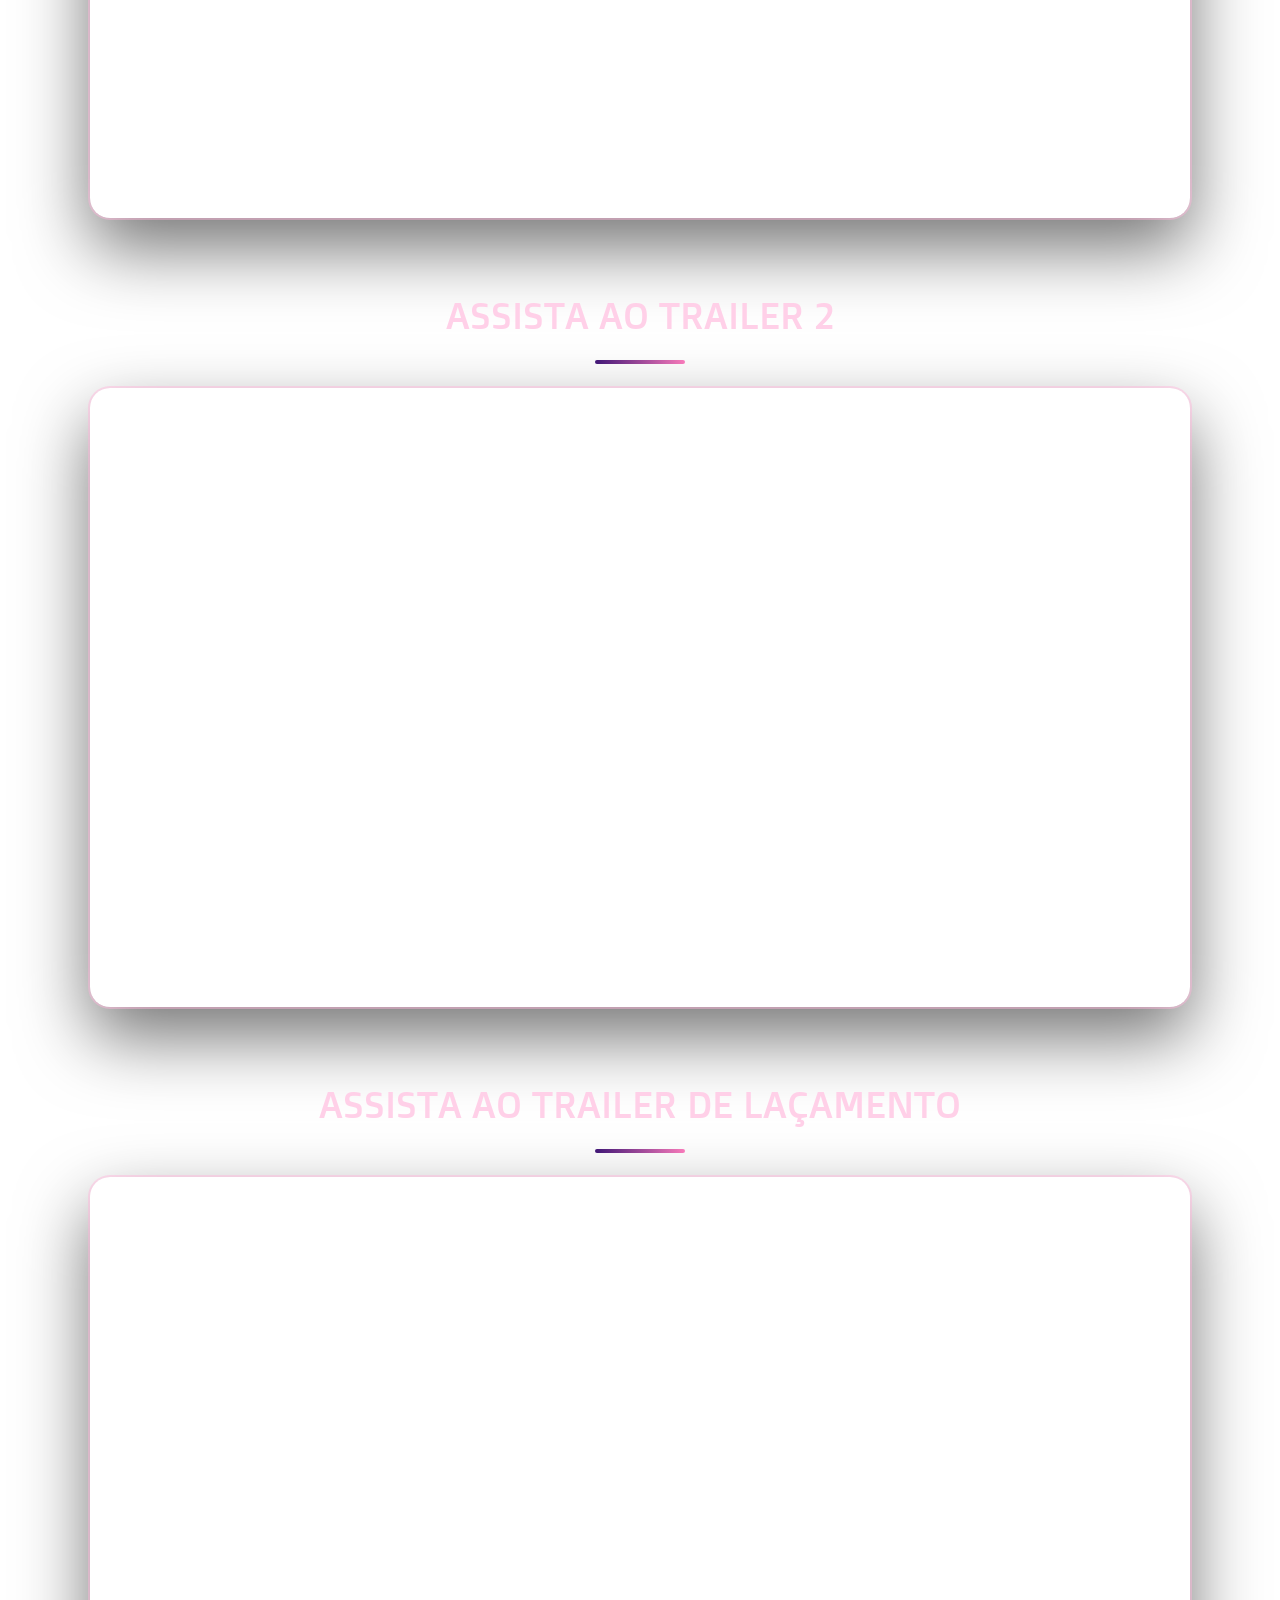
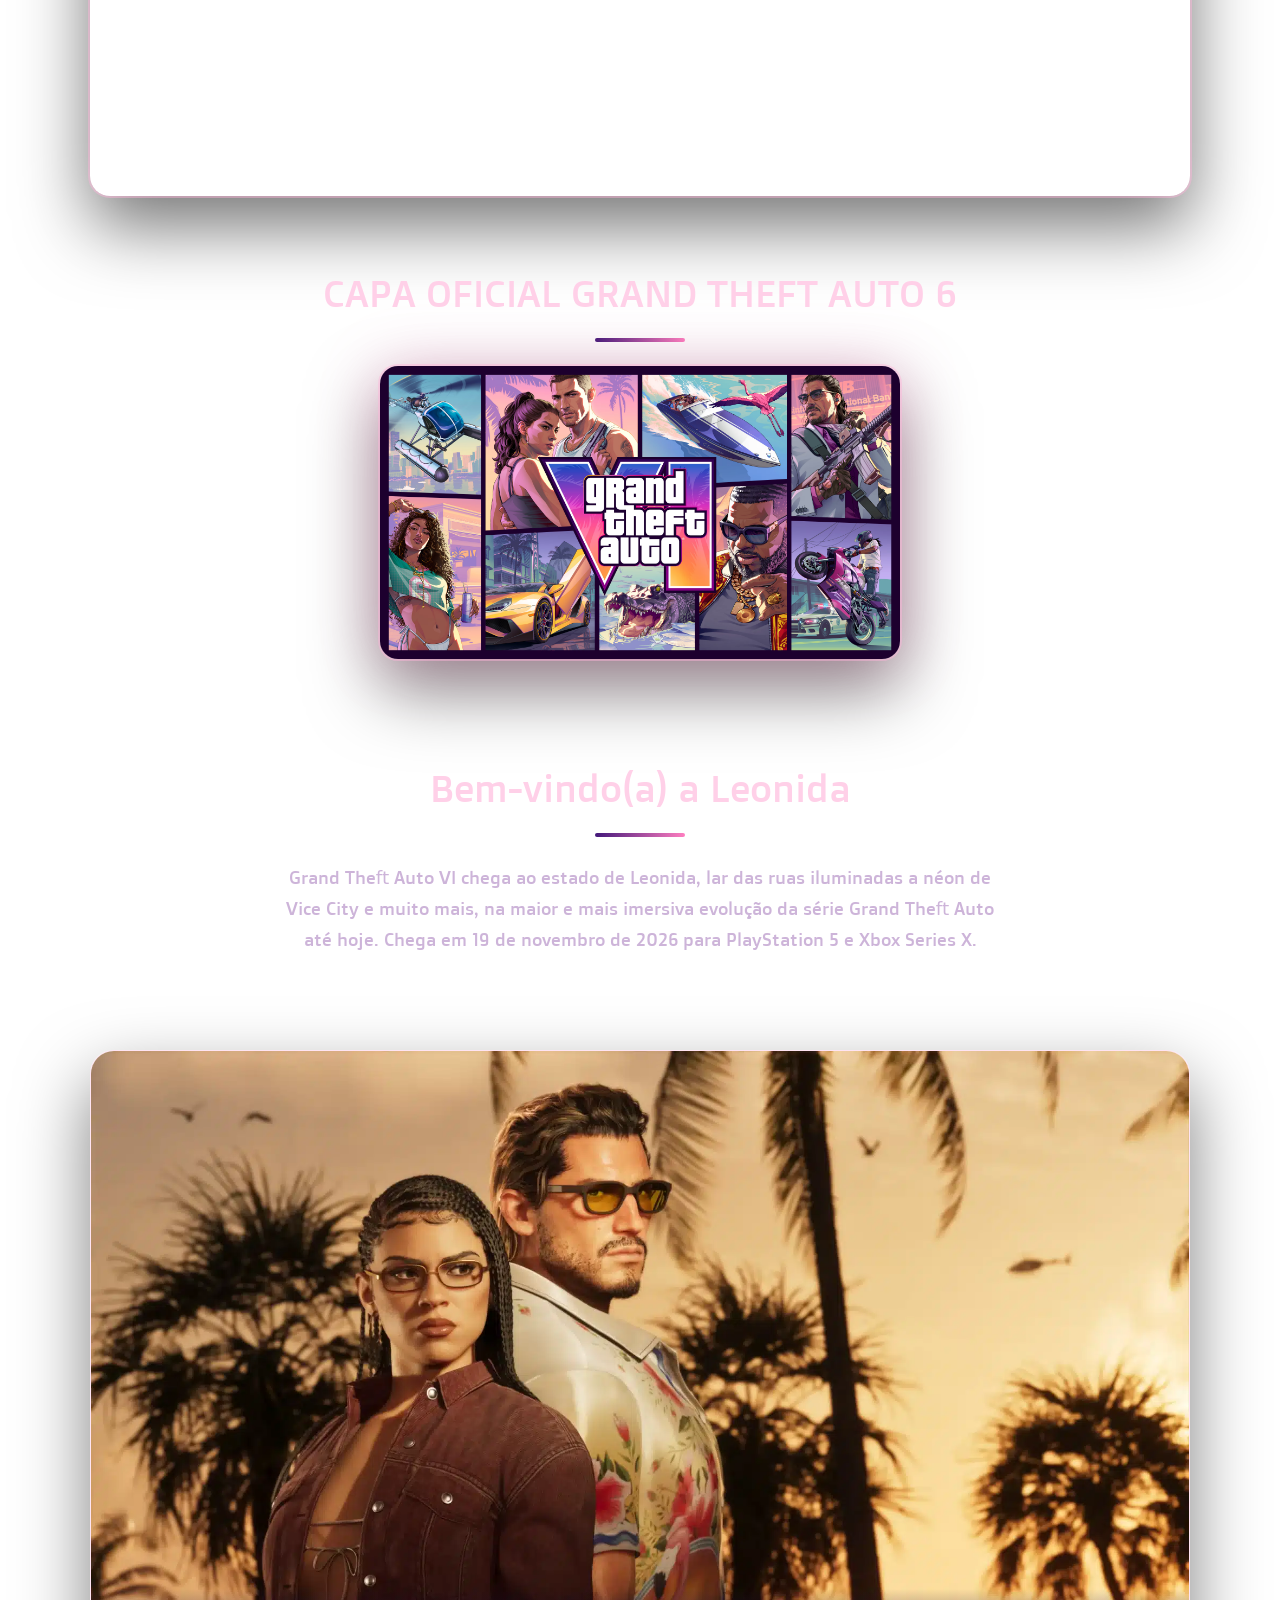
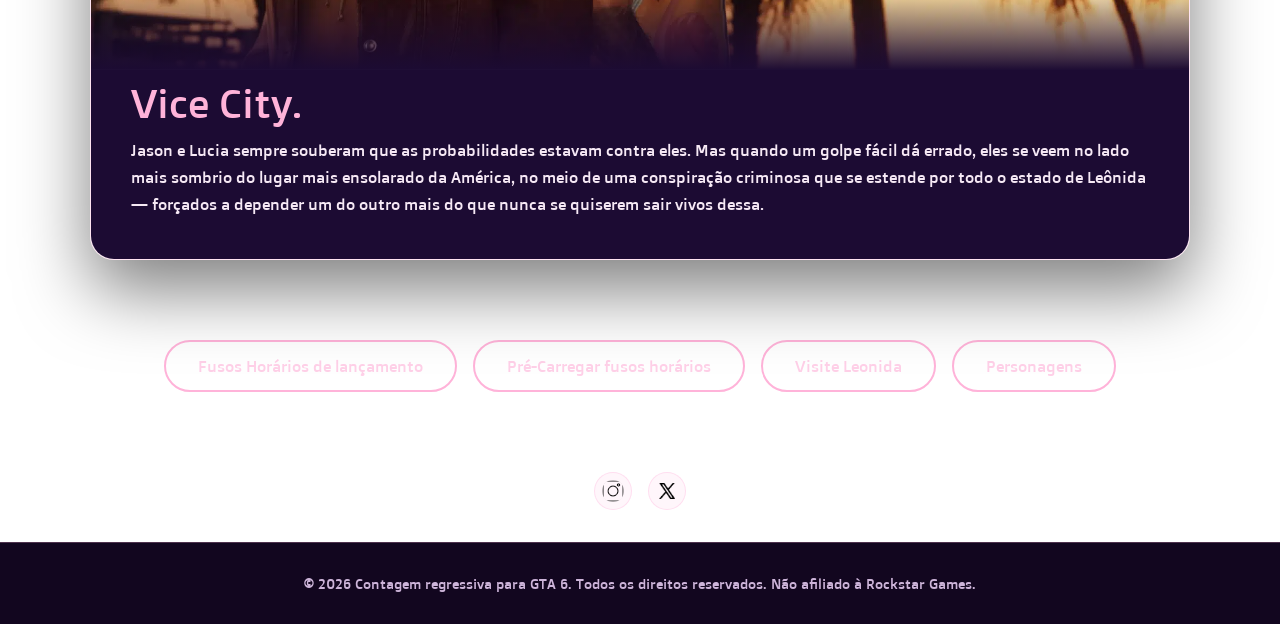
==== commit e334f4c9: "commit full" ====
--- a/index.html
+++ b/index.html
@@ -1,4 +1,4 @@
-    <!DOCTYPE html>
+<!DOCTYPE html>
 <html lang="pt-br">
 
 <head>
@@ -77,3 +77,123 @@
   <br>
 
   <h1 id="h1"> ASSISTA AO TRAILER 1 </h1>
+
+<iframe id="trailer1" width="1410" height="800" src="https://www.youtube.com/embed/QdBZY2fkU-0?si=15aZzbBPp_Htr5CF"
+    title="YouTube video player" frameborder="0"
+    allow="accelerometer; autoplay; clipboard-write; encrypted-media; gyroscope; picture-in-picture; web-share"
+    referrerpolicy="strict-origin-when-cross-origin" allowfullscreen>
+
+  </iframe>
+
+  <h1 id="h12"> ASSISTA AO TRAILER 2 </h1>
+
+  <iframe id="trailer2" width="1410" height="800" src="https://www.youtube.com/embed/cv041_93_0Q?si=jeVFWbOqAR_ab2Jl"
+    title="YouTube video player" frameborder="0"
+    allow="accelerometer; autoplay; clipboard-write; encrypted-media; gyroscope; picture-in-picture; web-share"
+    referrerpolicy="strict-origin-when-cross-origin" allowfullscreen>
+
+  </iframe>
+
+  <h1 id="h13"> ASSISTA AO TRAILER DE LAÇAMENTO </h1>
+
+  <iframe id="trailer3" width="1410" height="800" src="https://www.youtube.com/embed/Qqzj-j4qk0E?si=k2gZhBAdRPpwYKA-"
+    title="YouTube video player" frameborder="0"
+    allow="accelerometer; autoplay; clipboard-write; encrypted-media; gyroscope; picture-in-picture; web-share"
+    referrerpolicy="strict-origin-when-cross-origin" allowfullscreen></iframe>
+    <br>
+    <br>
+    <br>
+    <br>
+    <br>
+    <br>
+    <br>
+    <br>
+    
+
+
+    <h2 class="capa" > CAPA OFICIAL GRAND THEFT AUTO 6  </h2>
+
+    <br>
+    <br>
+    
+
+    <img class="cao" src="/assets/4a35c9a8490c69fe89af0f52d4ac0249b230b4fdb12e8469.avif" alt="GtaV">
+
+    <br>
+    <br>
+    <br>
+    <br>
+    <br>
+    <br>
+    <br>
+
+    <h2 class="leonida"> Bem-vindo(a) a Leonida </h2>
+
+    <br>
+
+    <p class="vi">Grand Theft Auto VI chega ao estado de Leonida, lar das ruas iluminadas a néon de Vice City e muito mais, na maior e mais imersiva evolução da série Grand Theft Auto até hoje. Chega em 19 de novembro de 2026 para PlayStation 5 e Xbox Series X. </p>
+
+    <br>
+    <br>
+    <br>
+     <div class="final">
+
+      <img class="finalimg" src="/assets/GTA6UltimateEdition-scaled.webp" alt=" Lucia and Jason">
+
+      <h2 class="finalh"> Vice City.</h2>
+
+      <p class="finalp">
+        Jason e Lucia sempre souberam que as probabilidades estavam contra eles. Mas quando um golpe fácil dá errado, eles se veem no lado mais sombrio do lugar mais ensolarado da América, no meio de uma conspiração criminosa que se estende por todo o estado de Leônida — forçados a depender um do outro mais do que nunca se quiserem sair vivos dessa.
+
+      </p>
+
+    </div>
+
+    <br>
+    <br>
+    <br> 
+    <br>
+    <br>
+    <br>
+
+
+
+    <div class="acabamento">
+
+      <a href="https://vicountdown.com/en-brl/pages/timezones" target="_blank"> <button> Fusos Horários de lançamento </button></a> 
+      <a href=https://vicountdown.com/en-brl/pages/preloadtimezones" target="_blank"> <button> Pré-Carregar fusos horários </button></a> 
+      <a href="/visitleonida.html" target="_blank"> <button> Visite Leonida  </button></a> 
+      <a href="/personagens.html" target="_blank"> <button> Personagens  </button></a> 
+    </div>
+
+    <br>
+    <br>
+    <br>
+    <br>
+    <br>
+    <br>
+    <br>
+     <div class="ulti">
+      <a href="https://www.instagram.com/gtacommunity/" target="_blank"> <img id="imgu" src="/assets/video.png"
+          alt="Instagram"></a>
+
+        <a href="https://x.com/GTAVI_Countdown" target="_blank"> <img id="imgul" src="/assets/icons8-twitterx-30.png"
+          alt="X"></a>
+     </div>
+
+  <div class="ultima">
+
+       <p class="finalpg1">© 2026 Contagem regressiva para GTA 6. Todos os direitos reservados. Não afiliado à Rockstar Games.</p>
+     
+  </div>
+
+  
+ 
+
+    <br>
+    
+
+</body>
+
+</html>
+
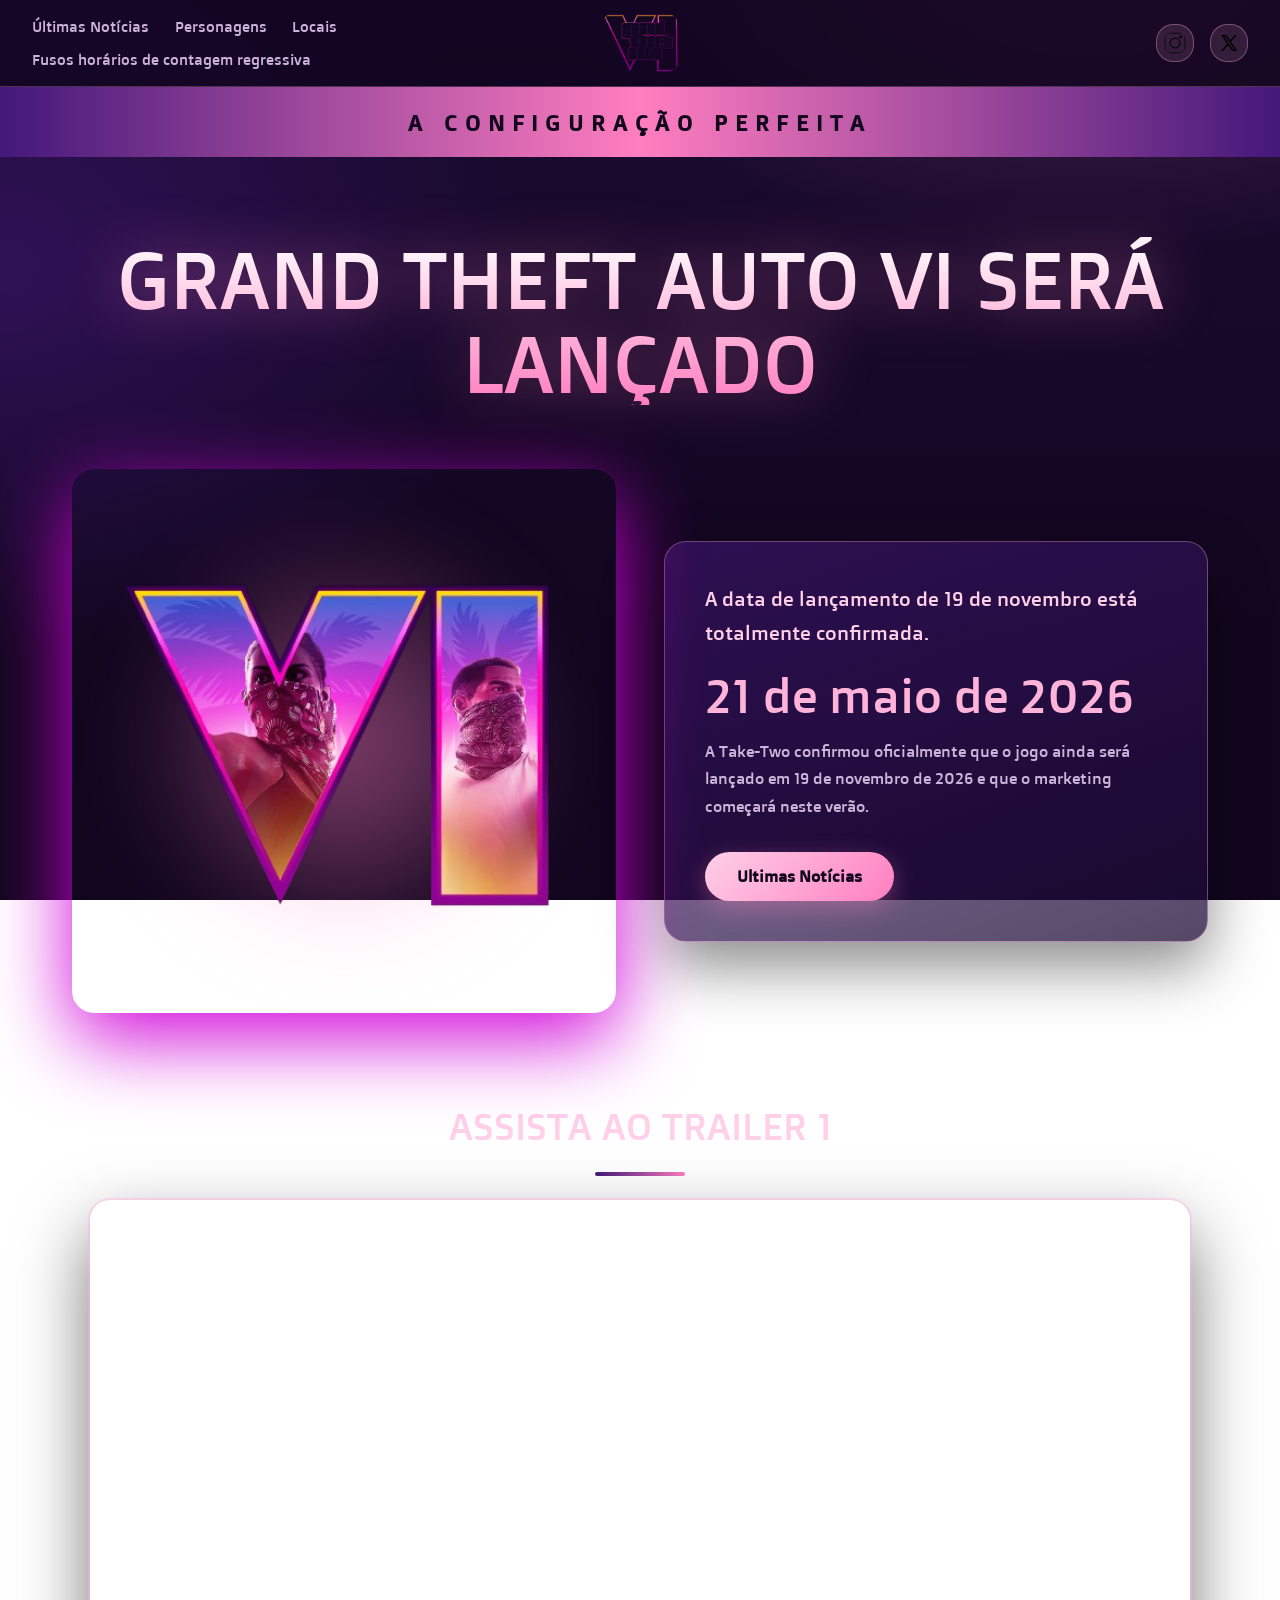
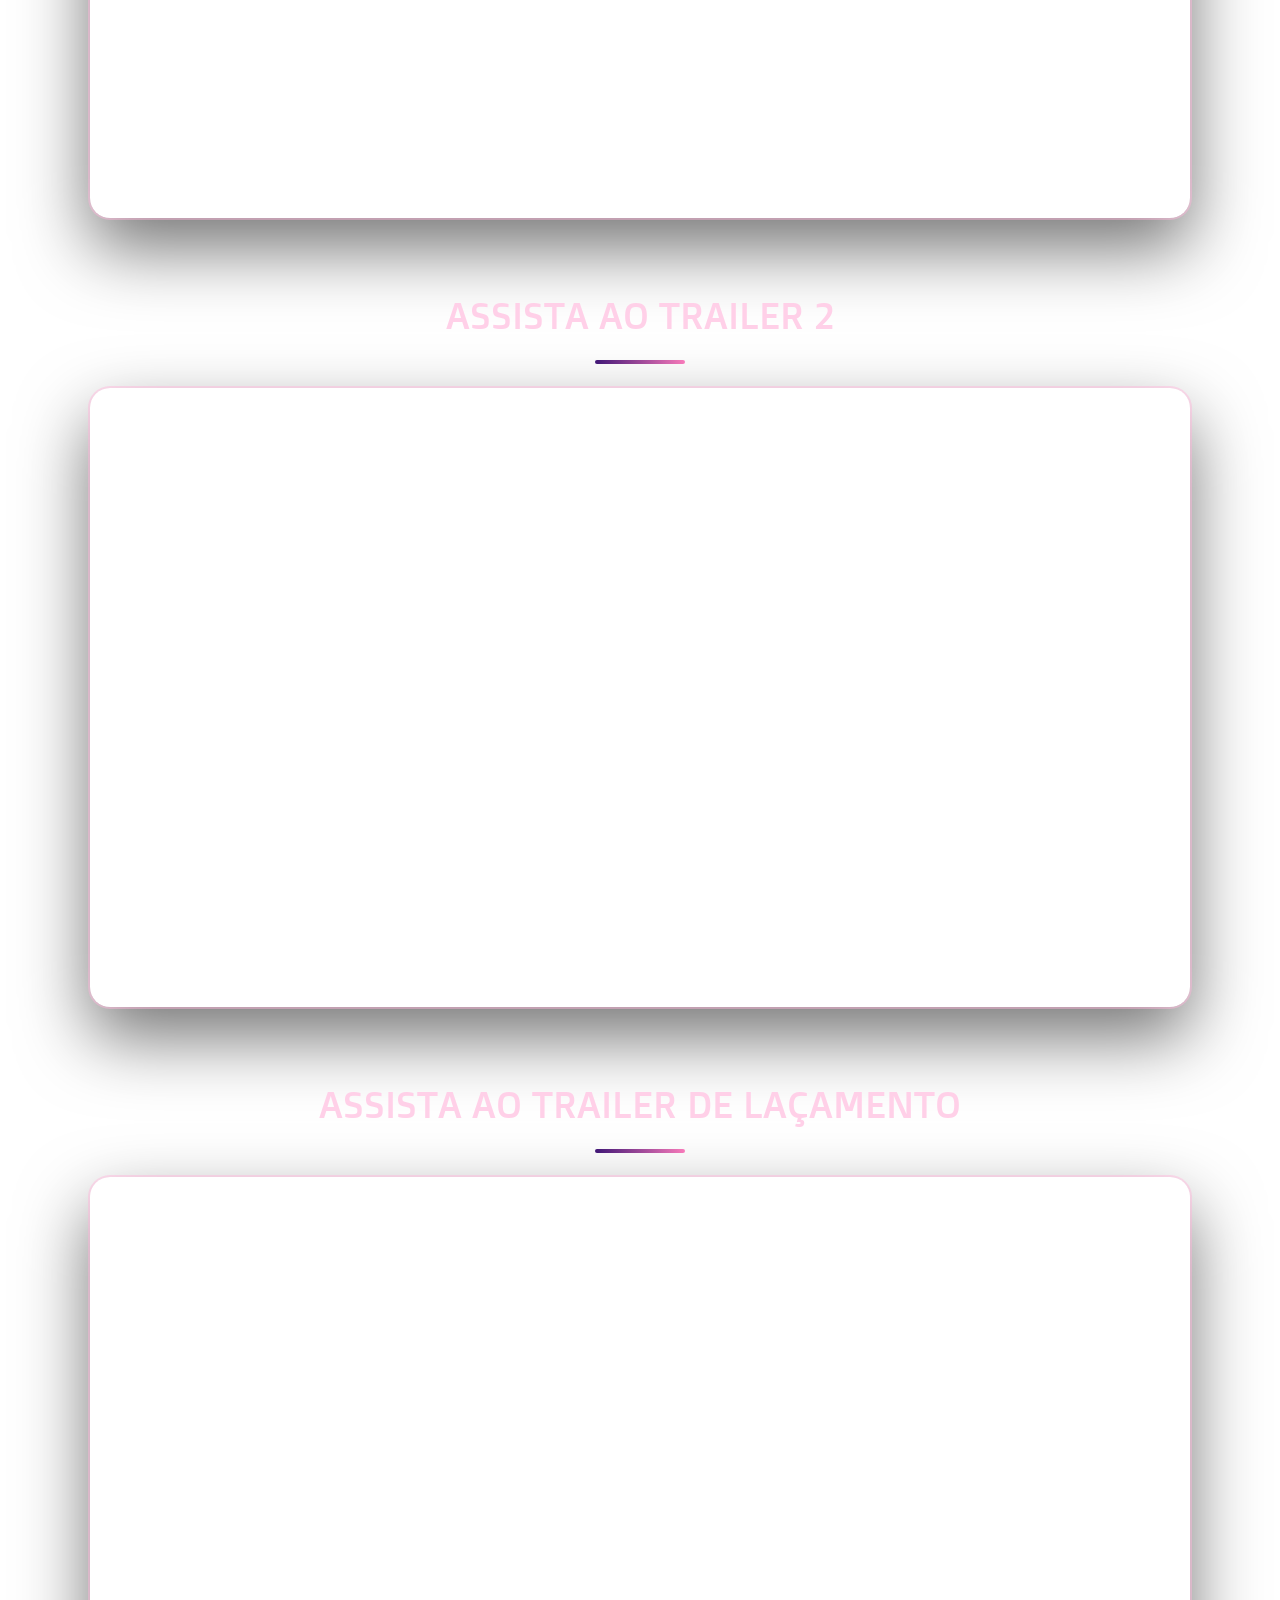
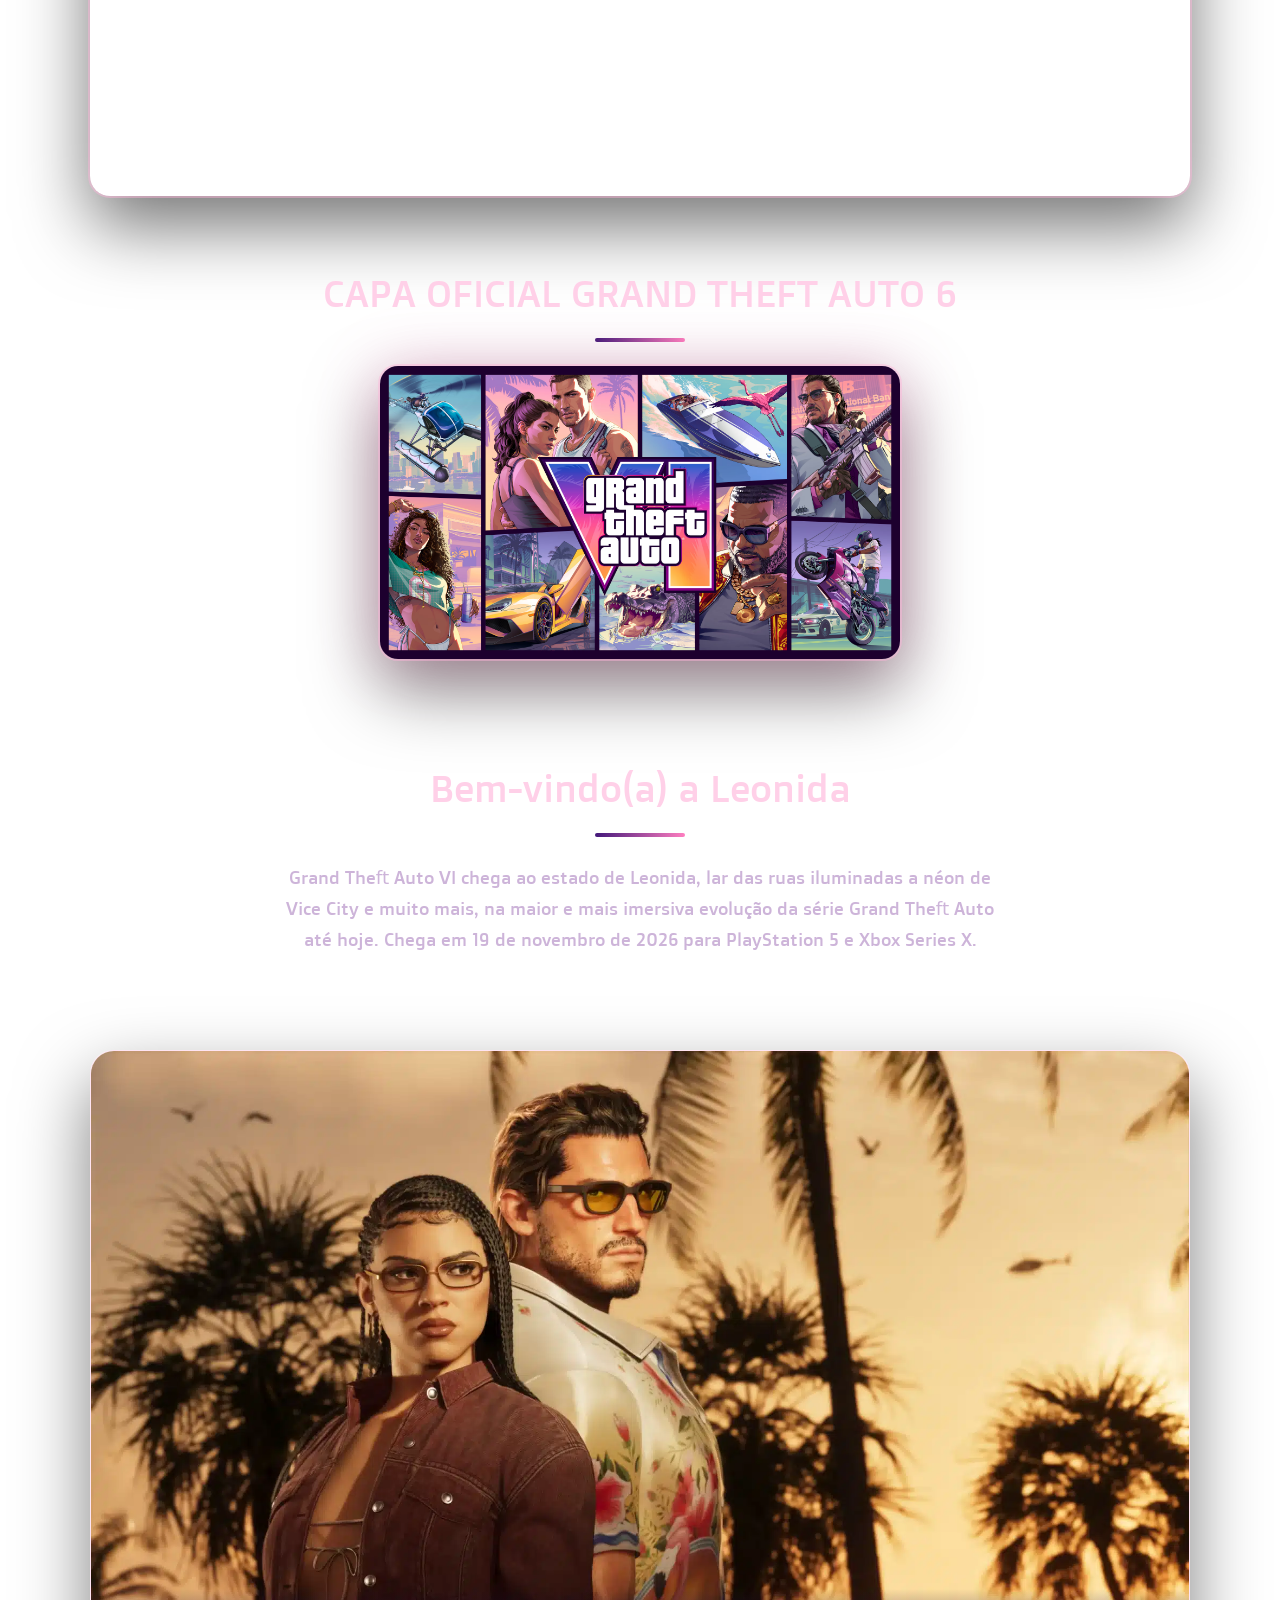
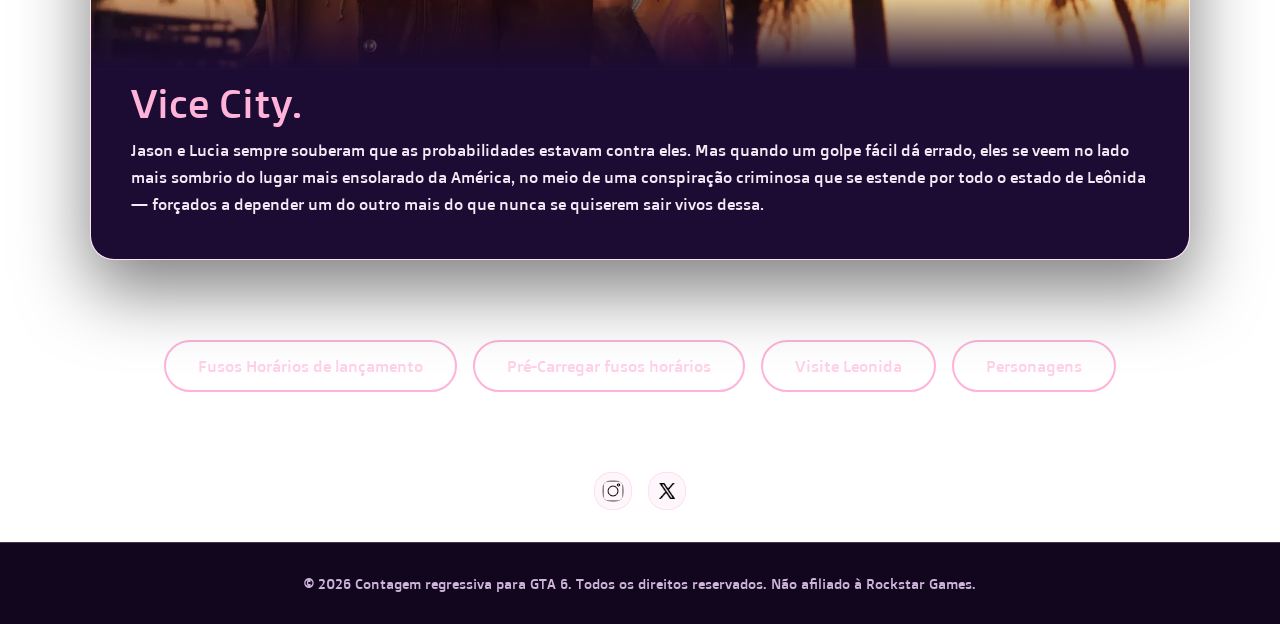
==== commit 6273123e: "commit full" ====
--- a/index.html
+++ b/index.html
@@ -4,8 +4,8 @@
 <head>
   <meta charset="UTF-8">
   <meta name="viewport" content="width=device-width, initial-scale=1.0">
-  <link rel="stylesheet" href="/style.css">
-  <link rel="shortcut icon" href="/assets/icons8-rockstar-games-64.png" type="image/x-icon">
+  <link rel="stylesheet" href=" ./style.css">
+  <link rel="shortcut icon" href="./assets/icons8-rockstar-games-64.png" type="image/x-icon">
   <link href="https://fonts.googleapis.com/css2?family=Doppio+One&display=swap" rel="stylesheet">
   <title> A Configuração Perfeita </title>
 </head>
@@ -26,11 +26,11 @@
           regressiva</a></p>
     </div>
 
-    <img id="img1" src="/assets/Gta_6_logo_-_no_palms.png" alt="TimeGT6">
+    <img id="img1" src="./assets/Gta_6_logo_-_no_palms.png" alt="TimeGT6">
 
     <div class="div2">
 
-      <a href="https://www.instagram.com/gtacommunity/" target="_blank"> <img id="img2" src="/assets/video.png"
+      <a href="https://www.instagram.com/gtacommunity/" target="_blank"> <img id="img2" src="./assets/video.png"
           alt="Instagram"></a>
 
       <a href="https://x.com/GTAVI_Countdown" target="_blank"> <img id="img3" src="/assets/icons8-twitterx-30.png"
@@ -50,7 +50,7 @@
   <div class="div4">
     <div class="div4-5">
 
-      <img id="gta6" src="/assets/gta-6-character-art-2048x2048-14039-removebg-preview.png" alt="Gta6">
+      <img id="gta6" src="./assets/gta-6-character-art-2048x2048-14039-removebg-preview.png" alt="Gta6">
 
     </div>
 
@@ -117,7 +117,7 @@
     <br>
     
 
-    <img class="cao" src="/assets/4a35c9a8490c69fe89af0f52d4ac0249b230b4fdb12e8469.avif" alt="GtaV">
+    <img class="cao" src="./assets/4a35c9a8490c69fe89af0f52d4ac0249b230b4fdb12e8469.avif" alt="GtaV">
 
     <br>
     <br>
@@ -138,7 +138,7 @@
     <br>
      <div class="final">
 
-      <img class="finalimg" src="/assets/GTA6UltimateEdition-scaled.webp" alt=" Lucia and Jason">
+      <img class="finalimg" src="./assets/GTA6UltimateEdition-scaled.webp" alt=" Lucia and Jason">
 
       <h2 class="finalh"> Vice City.</h2>
 
@@ -162,8 +162,8 @@
 
       <a href="https://vicountdown.com/en-brl/pages/timezones" target="_blank"> <button> Fusos Horários de lançamento </button></a> 
       <a href=https://vicountdown.com/en-brl/pages/preloadtimezones" target="_blank"> <button> Pré-Carregar fusos horários </button></a> 
-      <a href="/visitleonida.html" target="_blank"> <button> Visite Leonida  </button></a> 
-      <a href="/personagens.html" target="_blank"> <button> Personagens  </button></a> 
+      <a href="./visitleonida.html" target="_blank"> <button> Visite Leonida  </button></a> 
+      <a href="./personagens.html" target="_blank"> <button> Personagens  </button></a> 
     </div>
 
     <br>
@@ -174,10 +174,10 @@
     <br>
     <br>
      <div class="ulti">
-      <a href="https://www.instagram.com/gtacommunity/" target="_blank"> <img id="imgu" src="/assets/video.png"
+      <a href="https://www.instagram.com/gtacommunity/" target="_blank"> <img id="imgu" src="./assets/video.png"
           alt="Instagram"></a>
 
-        <a href="https://x.com/GTAVI_Countdown" target="_blank"> <img id="imgul" src="/assets/icons8-twitterx-30.png"
+        <a href="https://x.com/GTAVI_Countdown" target="_blank"> <img id="imgul" src="./assets/icons8-twitterx-30.png"
           alt="X"></a>
      </div>
 
--- a/style.css
+++ b/style.css
@@ -1,183 +1,415 @@
 :root {
-  --roxo-900: #12061f;
-  --roxo-800: #1c0b33;
-  --roxo-700: #2b1150;
-  --roxo-600: #43187a;
-  --rosa-300: #ffb3d9;
-  --rosa-200: #ffd0e8;
-  --rosa-100: #fff0f8;
-  --rosa-500: #ff7ec0;
-  --texto: #f6e9f5;
-  --texto-suave: #cdb4d9;
-  --fonte: "Doppio One", "Segoe UI", system-ui, sans-serif;
-}
- 
-* { box-sizing: border-box; margin: 0; padding: 0; }
-html { scroll-behavior: smooth; }
-br { display: none; }
- 
+    --roxo-900: #12061f;
+    --roxo-800: #1c0b33;
+    --roxo-700: #2b1150;
+    --roxo-600: #43187a;
+    --rosa-300: #ffb3d9;
+    --rosa-200: #ffd0e8;
+    --rosa-100: #fff0f8;
+    --rosa-500: #ff7ec0;
+    --texto: #f6e9f5;
+    --texto-suave: #cdb4d9;
+    --fonte: "Doppio One", "Segoe UI", system-ui, sans-serif;
+}
+
+* {
+    box-sizing: border-box;
+    margin: 0;
+    padding: 0;
+}
+
+html {
+    scroll-behavior: smooth;
+}
+
+br {
+    display: none;
+}
+
 body {
-  font-family: var(--fonte);
-  color: var(--texto);
-  line-height: 1.7;
-  min-height: 100vh;
-  background:
-    radial-gradient(900px 500px at 85% -5%, rgba(255, 126, 192, .22), transparent 60%),
-    radial-gradient(800px 600px at 0% 30%, rgba(67, 24, 122, .55), transparent 65%),
-    linear-gradient(180deg, var(--roxo-800), var(--roxo-900) 70%);
-  background-attachment: fixed;
-}
- 
-a { color: inherit; text-decoration: none; }
-img { max-width: 100%; display: block; }
- 
-:focus-visible { outline: 3px solid var(--rosa-300); outline-offset: 3px; border-radius: 6px; }
- 
+    font-family: var(--fonte);
+    color: var(--texto);
+    line-height: 1.7;
+    min-height: 100vh;
+    background:
+        radial-gradient(900px 500px at 85% -5%, rgba(255, 126, 192, .22), transparent 60%),
+        radial-gradient(800px 600px at 0% 30%, rgba(67, 24, 122, .55), transparent 65%),
+        linear-gradient(180deg, var(--roxo-800), var(--roxo-900) 70%);
+    background-attachment: fixed;
+}
+
+a {
+    color: inherit;
+    text-decoration: none;
+}
+
+img {
+    max-width: 100%;
+    display: block;
+}
+
+:focus-visible {
+    outline: 3px solid var(--rosa-300);
+    outline-offset: 3px;
+    border-radius: 6px;
+}
+
 /* ===== Cabeçalho ===== */
 header {
-  position: sticky; top: 0; z-index: 50;
-  display: grid; grid-template-columns: 1fr auto 1fr; align-items: center;
-  gap: 1rem; padding: .8rem 2rem;
-  background: rgba(18, 6, 31, .82);
-  backdrop-filter: blur(14px);
-  border-bottom: 1px solid rgba(255, 179, 217, .25);
-}
-.div1 { display: flex; flex-wrap: wrap; gap: .4rem 1.6rem; }
+    position: sticky;
+    top: 0;
+    z-index: 50;
+    display: grid;
+    grid-template-columns: 1fr auto 1fr;
+    align-items: center;
+    gap: 1rem;
+    padding: .8rem 2rem;
+    background: rgba(18, 6, 31, .82);
+    backdrop-filter: blur(14px);
+    border-bottom: 1px solid rgba(255, 179, 217, .25);
+}
+
+.div1 {
+    display: flex;
+    flex-wrap: wrap;
+    gap: .4rem 1.6rem;
+}
+
 .link1 {
-  font-size: .95rem; color: var(--texto-suave);
-  padding: .25rem 0; border-bottom: 2px solid transparent;
-  transition: color .2s, border-color .2s;
-}
-.link1:hover { color: var(--rosa-300); border-color: var(--rosa-500); }
-#img1 { height: 58px; width: auto; border-radius: 10px; }
-.div2 { display: flex; justify-content: flex-end; gap: 1rem; }
-#img2, #img3, #imgu, #imgul {
-  width: 38px; height: 38px; object-fit: contain; padding: 7px;
-  background: rgba(255, 179, 217, .12);
-  border: 1px solid rgba(255, 179, 217, .35); border-radius: 50%;
-  transition: background .2s, transform .2s;
-}
-#img2:hover, #img3:hover, #imgu:hover, #imgul:hover { background: var(--rosa-300); transform: translateY(-2px); }
- 
+    font-size: .95rem;
+    color: var(--texto-suave);
+    padding: .25rem 0;
+    border-bottom: 2px solid transparent;
+    transition: color .2s, border-color .2s;
+}
+
+.link1:hover {
+    color: var(--rosa-300);
+    border-color: var(--rosa-500);
+}
+
+#img1 {
+    height: 58px;
+    width: auto;
+    border-radius: 10px;
+}
+
+.div2 {
+    display: flex;
+    justify-content: flex-end;
+    gap: 1rem;
+}
+
+#img2,
+#img3,
+#imgu,
+#imgul {
+    width: 38px;
+    height: 38px;
+    object-fit: contain;
+    padding: 7px;
+    background: rgba(255, 179, 217, .12);
+    border: 1px solid rgba(255, 179, 217, .35);
+    border-radius: 46%;
+    transition: background .2s, transform .2s;
+}
+
+#img2:hover,
+#img3:hover,
+#imgu:hover,
+#imgul:hover {
+    background: var(--rosa-300);
+    transform: translateY(-2px);
+}
+
 /* ===== Faixa de título ===== */
 nav {
-  text-align: center; padding: 1rem;
-  background: linear-gradient(90deg, var(--roxo-600), var(--rosa-500), var(--roxo-600));
-}
-#h22 { font-size: clamp(1rem, 2.2vw, 1.4rem); letter-spacing: .35em; color: var(--roxo-900); }
- 
+    text-align: center;
+    padding: 1rem;
+    background: linear-gradient(90deg, var(--roxo-600), var(--rosa-500), var(--roxo-600));
+}
+
+#h22 {
+    font-size: clamp(1rem, 2.2vw, 1.4rem);
+    letter-spacing: .35em;
+    color: var(--roxo-900);
+}
+
 /* ===== Título principal (o momento marcante) ===== */
-.div3 { text-align: center; padding: 5rem 1.5rem 2rem; }
+.div3 {
+    text-align: center;
+    padding: 5rem 1.5rem 2rem;
+}
+
 #h2 {
-  font-size: clamp(2rem, 6.5vw, 5rem); line-height: 1.05; font-weight: 400;
-  background: linear-gradient(180deg, var(--rosa-100) 10%, var(--rosa-300) 55%, var(--rosa-500));
-  -webkit-background-clip: text; background-clip: text; color: transparent;
-  filter: drop-shadow(0 0 28px rgba(255, 126, 192, .45));
-}
- 
+    font-size: clamp(2rem, 6.5vw, 5rem);
+    line-height: 1.05;
+    font-weight: 400;
+    background: linear-gradient(180deg, var(--rosa-100) 10%, var(--rosa-300) 55%, var(--rosa-500));
+    -webkit-background-clip: text;
+    background-clip: text;
+    color: transparent;
+    filter: drop-shadow(0 0 28px rgba(255, 126, 192, .45));
+}
+
 /* ===== Bloco de data ===== */
 .div4 {
-  display: grid; grid-template-columns: 1fr 1fr; align-items: center; gap: 3rem;
-  max-width: 1200px; margin: 2rem auto 5rem; padding: 0 2rem;
-}
-.div4-5 { position: relative; }
+    display: grid;
+    grid-template-columns: 1fr 1fr;
+    align-items: center;
+    gap: 3rem;
+    max-width: 1200px;
+    margin: 2rem auto 5rem;
+    padding: 0 2rem;
+}
+
+.div4-5 {
+    position: relative;
+}
+
 .div4-5::before {
-  content: ""; position: absolute; inset: 8% 8%;
-  background: radial-gradient(circle, rgba(255, 126, 192, .5), transparent 68%);
-  filter: blur(40px);
-}
-#gta6 { position: relative; width: 100%; max-height: 640px; object-fit: contain; }
- 
+    content: "";
+    position: absolute;
+    inset: 8% 8%;
+    background: radial-gradient(circle, rgba(255, 126, 192, .5), transparent 68%);
+    filter: blur(40px);
+}
+
+#gta6 {
+    position: relative;
+    width: 100%;
+    max-height: 640px;
+    object-fit: contain;
+    border-radius: 22px;
+    box-shadow: 0 25px 80px  #d202da;
+}
+
 .div5 {
-  padding: 2.5rem; border-radius: 22px;
-  background: linear-gradient(160deg, rgba(67, 24, 122, .55), rgba(28, 11, 51, .75));
-  border: 1px solid rgba(255, 179, 217, .35);
-  box-shadow: 0 25px 60px rgba(0, 0, 0, .45);
-}
-#p1 { font-size: 1.25rem; color: var(--rosa-200); margin-bottom: 1.2rem; }
-#p2 { font-size: clamp(2rem, 4vw, 3rem); color: var(--rosa-300); line-height: 1.1; margin-bottom: 1rem; }
-#p3 { color: var(--texto-suave); margin-bottom: 2rem; }
- 
-.botao1, .acabamento button {
-  font-family: var(--fonte); font-size: 1rem; cursor: pointer;
-  padding: .9rem 2rem; border-radius: 999px; border: none;
-  color: var(--roxo-900);
-  background: linear-gradient(135deg, var(--rosa-200), var(--rosa-500));
-  box-shadow: 0 8px 24px rgba(255, 126, 192, .35);
-  transition: transform .2s, box-shadow .2s;
-}
-.botao1:hover, .acabamento button:hover { transform: translateY(-3px); box-shadow: 0 14px 32px rgba(255, 126, 192, .55); }
- 
+    padding: 2.5rem;
+    border-radius: 22px;
+    background: linear-gradient(160deg, rgba(67, 24, 122, .55), rgba(28, 11, 51, .75));
+    border: 1px solid rgba(255, 179, 217, .35);
+    box-shadow: 0 25px 60px rgba(0, 0, 0, .45);
+}
+
+#p1 {
+    font-size: 1.25rem;
+    color: var(--rosa-200);
+    margin-bottom: 1.2rem;
+}
+
+#p2 {
+    font-size: clamp(2rem, 4vw, 3rem);
+    color: var(--rosa-300);
+    line-height: 1.1;
+    margin-bottom: 1rem;
+}
+
+#p3 {
+    color: var(--texto-suave);
+    margin-bottom: 2rem;
+}
+
+.botao1,
+.acabamento button {
+    font-family: var(--fonte);
+    font-size: 1rem;
+    cursor: pointer;
+    padding: .9rem 2rem;
+    border-radius: 999px;
+    border: none;
+    color: var(--roxo-900);
+    background: linear-gradient(135deg, var(--rosa-200), var(--rosa-500));
+    box-shadow: 0 8px 24px rgba(255, 126, 192, .35);
+    transition: transform .2s, box-shadow .2s;
+}
+
+.botao1:hover,
+.acabamento button:hover {
+    transform: translateY(-3px);
+    box-shadow: 0 14px 32px rgba(255, 126, 192, .55);
+}
+
 /* ===== Trailers ===== */
-#h1, #h12, #h13, .capa, .leonida {
-  text-align: center; font-weight: 400; color: var(--rosa-200);
-  font-size: clamp(1.5rem, 3.5vw, 2.4rem); margin: 4rem 1rem 1.5rem;
-}
-#h1::after, #h12::after, #h13::after, .capa::after, .leonida::after {
-  content: ""; display: block; width: 90px; height: 4px; margin: .8rem auto 0;
-  border-radius: 4px; background: linear-gradient(90deg, var(--roxo-600), var(--rosa-500));
-}
-#trailer1, #trailer2, #trailer3 {
-  display: block; width: min(1100px, calc(100% - 3rem)); height: auto; aspect-ratio: 16 / 9;
-  margin: 0 auto; border: 0; border-radius: 20px;
-  box-shadow: 0 0 0 2px rgba(255, 179, 217, .45), 0 30px 70px rgba(0, 0, 0, .55);
-}
- 
+#h1,
+#h12,
+#h13,
+.capa,
+.leonida {
+    text-align: center;
+    font-weight: 400;
+    color: var(--rosa-200);
+    font-size: clamp(1.5rem, 3.5vw, 2.4rem);
+    margin: 4rem 1rem 1.5rem;
+}
+
+#h1::after,
+#h12::after,
+#h13::after,
+.capa::after,
+.leonida::after {
+    content: "";
+    display: block;
+    width: 90px;
+    height: 4px;
+    margin: .8rem auto 0;
+    border-radius: 4px;
+    background: linear-gradient(90deg, var(--roxo-600), var(--rosa-500));
+}
+
+#trailer1,
+#trailer2,
+#trailer3 {
+    display: block;
+    width: min(1100px, calc(100% - 3rem));
+    height: auto;
+    aspect-ratio: 16 / 9;
+    margin: 0 auto;
+    border: 0;
+    border-radius: 20px;
+    box-shadow: 0 0 0 2px rgba(255, 179, 217, .45), 0 30px 70px rgba(0, 0, 0, .55);
+}
+
 /* ===== Capa ===== */
 .cao {
-  width: min(520px, calc(100% - 3rem)); margin: 0 auto; border-radius: 18px;
-  box-shadow: 0 0 0 2px rgba(255, 179, 217, .45), 0 0 60px rgba(255, 126, 192, .3), 0 30px 70px rgba(0, 0, 0, .5);
-}
- 
+    width: min(520px, calc(100% - 3rem));
+    margin: 0 auto;
+    border-radius: 18px;
+    box-shadow: 0 0 0 2px rgba(255, 179, 217, .45), 0 0 60px rgba(255, 126, 192, .3), 0 30px 70px rgba(0, 0, 0, .5);
+}
+
 /* ===== Leonida ===== */
-.leonida { margin-top: 6rem; }
+.leonida {
+    margin-top: 6rem;
+}
+
 .vi {
-  max-width: 760px; margin: 0 auto; padding: 0 1.5rem;
-  text-align: center; font-size: 1.15rem; color: var(--texto-suave);
-}
- 
+    max-width: 760px;
+    margin: 0 auto;
+    padding: 0 1.5rem;
+    text-align: center;
+    font-size: 1.15rem;
+    color: var(--texto-suave);
+}
+
 /* ===== Jason e Lucia ===== */
 .final {
-  position: relative; max-width: 1100px; margin: 6rem auto 0;
-  overflow: hidden; border-radius: 24px;
-  border: 1px solid rgba(255, 179, 217, .35);
-  box-shadow: 0 30px 70px rgba(0, 0, 0, .5);
-}
-.finalimg { width: 100%; max-height: 620px; object-fit: cover; }
-.finalh, .finalp { position: relative; padding: 0 2.5rem; }
+    position: relative;
+    max-width: 1100px;
+    margin: 6rem auto 0;
+    overflow: hidden;
+    border-radius: 24px;
+    border: 1px solid rgba(255, 179, 217, .35);
+    box-shadow: 0 30px 70px rgba(0, 0, 0, .5);
+}
+
+.finalimg {
+    width: 100%;
+    max-height: 620px;
+    object-fit: cover;
+}
+
+.finalh,
+.finalp {
+    position: relative;
+    padding: 0 2.5rem;
+}
+
 .finalh {
-  margin-top: -5rem; padding-top: 5rem; font-size: clamp(1.6rem, 3.5vw, 2.5rem);
-  font-weight: 400; color: var(--rosa-300);
-  background: linear-gradient(180deg, transparent, var(--roxo-800) 55%);
-}
-.finalp { padding-bottom: 2.5rem; color: var(--texto); background: var(--roxo-800); max-width: none; }
- 
+    margin-top: -5rem;
+    padding-top: 5rem;
+    font-size: clamp(1.6rem, 3.5vw, 2.5rem);
+    font-weight: 400;
+    color: var(--rosa-300);
+    background: linear-gradient(180deg, transparent, var(--roxo-800) 55%);
+}
+
+.finalp {
+    padding-bottom: 2.5rem;
+    color: var(--texto);
+    background: var(--roxo-800);
+    max-width: none;
+}
+
 /* ===== Botões finais ===== */
 .acabamento {
-  display: flex; flex-wrap: wrap; justify-content: center; gap: 1rem;
-  margin: 5rem auto 0; padding: 0 1.5rem;
-}
-.acabamento button { background: transparent; color: var(--rosa-200); border: 2px solid var(--rosa-300); box-shadow: none; }
-.acabamento button:hover { background: var(--rosa-300); color: var(--roxo-900); }
- 
+    display: flex;
+    flex-wrap: wrap;
+    justify-content: center;
+    gap: 1rem;
+    margin: 5rem auto 0;
+    padding: 0 1.5rem;
+}
+
+.acabamento button {
+    background: transparent;
+    color: var(--rosa-200);
+    border: 2px solid var(--rosa-300);
+    box-shadow: none;
+}
+
+.acabamento button:hover {
+    background: var(--rosa-300);
+    color: var(--roxo-900);
+}
+
 /* ===== Rodapé ===== */
-.ulti { display: flex; justify-content: center; gap: 1rem; margin-top: 5rem; }
+.ulti {
+    display: flex;
+    justify-content: center;
+    gap: 1rem;
+    margin-top: 5rem;
+}
+
 .ultima {
-  margin-top: 2rem; padding: 1.8rem 1rem; text-align: center;
-  background: var(--roxo-900); border-top: 1px solid rgba(255, 179, 217, .25);
-}
-.finalpg1 { font-size: .85rem; color: var(--texto-suave); }
- 
+    margin-top: 2rem;
+    padding: 1.8rem 1rem;
+    text-align: center;
+    background: var(--roxo-900);
+    border-top: 1px solid rgba(255, 179, 217, .25);
+}
+
+.finalpg1 {
+    font-size: .85rem;
+    color: var(--texto-suave);
+}
+
 /* ===== Responsivo ===== */
 @media (max-width: 900px) {
-  header { grid-template-columns: 1fr; justify-items: center; text-align: center; padding: .8rem 1rem; position: static; }
-  .div1, .div2 { justify-content: center; }
-  .div4 { grid-template-columns: 1fr; gap: 2rem; padding: 0 1.2rem; }
-  .div5 { padding: 1.8rem; }
-  .div3 { padding-top: 3rem; }
-}
- 
+    header {
+        grid-template-columns: 1fr;
+        justify-items: center;
+        text-align: center;
+        padding: .8rem 1rem;
+        position: static;
+    }
+
+    .div1,
+    .div2 {
+        justify-content: center;
+    }
+
+    .div4 {
+        grid-template-columns: 1fr;
+        gap: 2rem;
+        padding: 0 1.2rem;
+    }
+
+    .div5 {
+        padding: 1.8rem;
+    }
+
+    .div3 {
+        padding-top: 3rem;
+    }
+}
+
 @media (prefers-reduced-motion: reduce) {
-  html { scroll-behavior: auto; }
-  * { transition: none !important; }
+    html {
+        scroll-behavior: auto;
+    }
+
+    * {
+        transition: none !important;
+    }
 }
